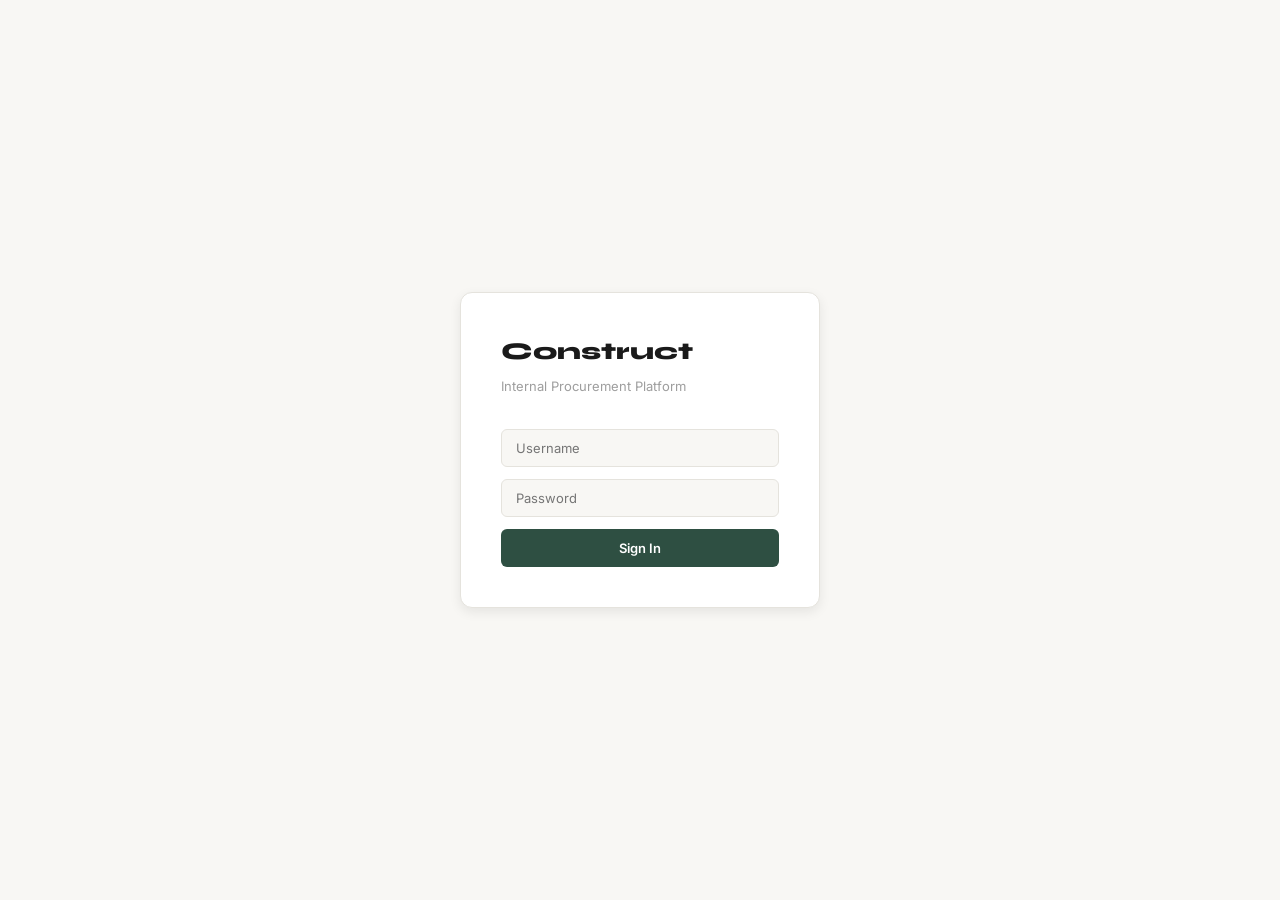
==== all-products.html @ 0fb05679 "Quantity button changes" ====
<!DOCTYPE html>
<html>
    <head>
        <title>All products</title>
        <link rel="stylesheet" href="styles.css">
        <script src="auth.js"></script>
        <script src="api.js"></script>
        <script src = "cart.js"></script>   

    </head>
    <body>
        <div class="global-topbar">
            <div class="logo">Construct</div>
            <button class="nav-btn" id="project-selector-btn"> <span id="topbar-project-name">No project</span></button>

            <div class="search-box">
                <input type="text" placeholder="Search Products">
            </div>

            <div style="display:flex;gap:10px;align-items:center;margin-left:auto">
                <a href="catalog.html" class="nav-btn active">Catalog</a>
                <a href="index.html" class="nav-btn">Projects</a>
                <a href="boq-detail.html" class="nav-btn"> BOQ <span id="cart-count">0</span></a>
            </div>
        </div>

        <div class="page-body">
            <div class="sidebar">
                <a href="suppliers.html" class="back-btn">← Back to suppliers</a>
            </div>

            <div class="main-content">
                <div style="display:flex;align-items:center;justify-content:space-between;margin-bottom:20px">
                    <h1 id="category-title" style="margin-bottom:0">Products</h1>
                    <div class="view-toggle">
                        <button id="grid-view-btn" class="view-toggle-btn active" onclick="setView('grid')">⊞ Grid</button>
                        <button id="list-view-btn" class="view-toggle-btn " onclick="setView('list')">☰ List</button>
                    </div>
                </div>
                <div class="product-grid" id="product-grid"></div>
            </div>
        </div>

        <div class="modal-overlay" id="project-modal">
            <div class="modal">
                <h2>Select Project</h2>
                <div id="project-list-modal"></div>
                <div class="modal-buttons">
                    <button id="project-modal-close">Close</button>
                </div>
            </div>
        </div>

        <div class="modal-overlay" id="product-detail-modal">
            <div class="modal" style="width:580px;max-width:95vw">
                <div style="display:flex;justify-content:space-between;align-items:flex-start;margin-bottom:16px">
                    <h2 id="pd-name" style="font-size:18px;max-width:480px"></h2>
                    <button onclick="document.getElementById('product-detail-modal').classList.remove('open')"
                        style="background:none;border:none;font-size:20px;cursor:pointer;color:var(--text-muted);flex-shrink:0">✕</button>
                </div>
        
                <div style="display:grid;grid-template-columns:1fr 1fr;gap:10px;margin-bottom:16px">
                    <div>
                        <div style="font-size:10.5px;font-weight:600;color:var(--text-muted);text-transform:uppercase;letter-spacing:0.06em;margin-bottom:3px">Brand</div>
                        <div id="pd-brand" style="font-size:13.5px;color:var(--text-primary)"></div>
                    </div>
                    <div>
                        <div style="font-size:10.5px;font-weight:600;color:var(--text-muted);text-transform:uppercase;letter-spacing:0.06em;margin-bottom:3px">Code</div>
                        <div id="pd-code" style="font-size:13.5px;color:var(--text-primary)"></div>
                    </div>
                    <div>
                        <div style="font-size:10.5px;font-weight:600;color:var(--text-muted);text-transform:uppercase;letter-spacing:0.06em;margin-bottom:3px">Dimensions</div>
                        <div id="pd-dimensions" style="font-size:13.5px;color:var(--text-primary)"></div>
                    </div>
                    <div>
                        <div style="font-size:10.5px;font-weight:600;color:var(--text-muted);text-transform:uppercase;letter-spacing:0.06em;margin-bottom:3px">Unit</div>
                        <div id="pd-unit" style="font-size:13.5px;color:var(--text-primary)"></div>
                    </div>
                    <div>
                        <div style="font-size:10.5px;font-weight:600;color:var(--text-muted);text-transform:uppercase;letter-spacing:0.06em;margin-bottom:3px">Availability</div>
                        <div id="pd-availability" style="font-size:13.5px;color:var(--text-primary)"></div>
                    </div>
                    <div>
                        <div style="font-size:10.5px;font-weight:600;color:var(--text-muted);text-transform:uppercase;letter-spacing:0.06em;margin-bottom:3px">Price</div>
                        <div id="pd-price" style="font-size:18px;font-weight:700;color:var(--accent)"></div>
                    </div>
                </div>
        
                <div id="pd-description-section" style="display:none;margin-bottom:16px">
                    <div style="font-size:10.5px;font-weight:600;color:var(--text-muted);text-transform:uppercase;letter-spacing:0.06em;margin-bottom:8px">Description / Specification</div>
                    <div id="pd-description" style="font-size:13px;color:var(--text-secondary);line-height:1.7;background:var(--bg);border:1px solid var(--border);border-radius:8px;padding:14px;white-space:pre-wrap;max-height:200px;overflow-y:auto"></div>
                </div>
        
                <div class="modal-buttons">
                    <button onclick="document.getElementById('product-detail-modal').classList.remove('open')" 
                        id="pd-cancel">Close</button>
                    <button id="pd-add-btn" class="add-btn">Add to BOQ</button>
                </div>
            </div>
        </div>

        <script src="topbar.js"></script>
        <script>
            let currentView = localStorage.getItem('productView') || 'grid';
            let categoryId = localStorage.getItem('selectedCategoryId');
            let categoryName = localStorage.getItem('selectedCategoryName');
            document.getElementById('category-title').textContent = categoryName + ' - All Products';

            async function loadAllProducts() {
                let productsResponse = await authFetch('https://construct-backend-production.up.railway.app/api/products/by-category/' + categoryId);
                let products = await productsResponse.json();

                let grid = document.querySelector('.product-grid');
                grid.innerHTML = '';

                if (products.length > 0) {
                    let header = document.createElement('div');
                    header.style.cssText = 'grid-column:1/-1;font-size:15px;font-weight:600;color:#1a1f2e;margin:16px 0 8px';
                    header.textContent = 'Products';
                    grid.appendChild(header);

                    if(currentView === 'list') {
                        renderProductsList(grid,products);
                    }
                    else {
                        renderProductsGrid(grid,products);
                    }
                }

                if (products.length === 0) {
                grid.innerHTML = '<p style="color:#64748b;padding:20px">No catalogs or products uploaded yet.</p>';
            }
            }

            function setView(view) {
                currentView = view;
                localStorage.setItem('productView', view);
                document.getElementById('grid-view-btn').classList.toggle('active', view === 'grid');
                document.getElementById('list-view-btn').classList.toggle('active', view === 'list');
                loadAllProducts();
            }

            function addToCartPayload(product) {
            return `addToCart({
                productId: ${product.id},
                name: '${product.name}',
                productNumber: '${product.productNumber || ''}',
                supplierName: '${product.supplierId || ''}',
                category: '${categoryName}',
                unit: '${product.unit || ''}',
                unitPrice: ${product.price},
                quantity: 1,
                totalPrice: ${product.price}
            })`;
        }

        async function renderProductsGrid(grid, products) {
            window._renderedProducts = products;
    let cart = await getCart(); // fetch once
    
    let cardRow = document.createElement('div');
    cardRow.style.cssText = 'grid-column:1/-1;display:grid;grid-template-columns:repeat(4,1fr);gap:16px';
    grid.appendChild(cardRow);

    products.forEach(function(product) {
        let qty = cart.filter(i => i.productId === product.id)
                      .reduce((sum, i) => sum + (i.quantity || 0), 0);
        
        let card = document.createElement('div');
        card.className = 'product-tile-card';
        card.innerHTML = `
            <div class="product-tile-image">
                ${product.imageURL
                    ? `<img src="${product.imageURL}" alt="${product.name}">`
                    : `<div class="product-tile-placeholder">📦</div>`}
            </div>
            <div class="product-tile-body">
                <div class="product-tile-name">${product.name}</div>
                <div class="product-tile-row"><span>Brand</span><span>${product.brandName || '—'}</span></div>
                <div class="product-tile-row"><span>Code</span><span>${product.productNumber || '—'}</span></div>
                <div class="product-tile-row"><span>Dimensions</span><span>${product.dimensions || '—'}</span></div>
                <div class="product-tile-row"><span>Unit</span><span>${product.unit || '—'}</span></div>
                <div class="product-tile-row"><span>Availability</span><span>${product.availability || '—'}</span></div>
                <div class="product-tile-footer">
                    <div class="product-tile-price">₹${product.price}</div>
                    ${!product.name || !product.unit || !product.price 
                        ? `<button disabled title="Missing name, unit, or price" 
                            style="width:28px;height:28px;border-radius:50%;background:var(--border);color:var(--text-muted);border:none;font-size:18px;cursor:not-allowed;display:flex;align-items:center;justify-content:center">+</button>`
                        : `<div data-product-id="${product.id}">${buildCartControl(product.id, qty)}</div>`
                    }
                </div>
            </div>
        `;
        card.style.cursor = 'pointer';
        card.addEventListener('click', function(e) {
            if (e.target.closest('button')) return;
            openProductDetail(product);
        });
        cardRow.appendChild(card);
    });
}

        document.querySelector('.search-box input').addEventListener('input', function() {
    let query = this.value.toLowerCase().trim();
    
    // List view — filter table rows
    let rows = document.querySelectorAll('#products-tbody tr');
    rows.forEach(function(row) {
        let text = row.textContent.toLowerCase();
        row.style.display = text.includes(query) ? '' : 'none';
    });

    // Grid view — filter product cards
    let cards = document.querySelectorAll('.product-tile-card');
    cards.forEach(function(card) {
        let text = card.textContent.toLowerCase();
        card.style.display = text.includes(query) ? '' : 'none';
    });
});

function buildCartControl(productId, qty) {
    let roomId = localStorage.getItem('addingToRoom');
    if (roomId) {
        return `<button class="add-to-cart-btn" 
            onclick="event.stopPropagation(); handleAddToCart(${productId})">+</button>`;
    }
    if (qty > 0) {
        return `
            <div style="display:inline-flex;align-items:center;border:1px solid var(--border);border-radius:6px;overflow:hidden" onclick="event.stopPropagation()">
                <button onclick="handleDecrease(${productId})"
                    style="width:28px;height:28px;border:none;background:transparent;color:var(--text-secondary);font-size:16px;cursor:pointer;display:flex;align-items:center;justify-content:center"
                    onmouseover="this.style.background='var(--bg)'"
                    onmouseout="this.style.background='transparent'">−</button>
                <input type="number" value="${qty}" min="1"
                    style="width:36px;height:28px;border:none;text-align:center;font-family:inherit;font-size:13px;font-weight:600;color:var(--text-primary);background:transparent;outline:none;-moz-appearance:textfield;appearance:textfield"
                    onchange="handleQtyInput(${productId}, this.value)"
                    onclick="event.stopPropagation()">
                <button onclick="handleIncrease(${productId})"
                    style="width:28px;height:28px;border:none;background:transparent;color:var(--accent);font-size:16px;cursor:pointer;display:flex;align-items:center;justify-content:center"
                    onmouseover="this.style.background='var(--bg)'"
                    onmouseout="this.style.background='transparent'">+</button>
            </div>
        `;
    }
    return `<button class="add-to-cart-btn" 
        onclick="event.stopPropagation(); handleAddToCart(${productId})">+</button>`;
}

async function handleIncrease(productId) {
    if (!_cartCache) _cartCache = await getCart();
    let item = _cartCache.find(i => i.productId === productId);
    if (item) {
        item.quantity += 1;
        document.querySelectorAll(`[data-product-id="${productId}"] input`).forEach(el => el.value = item.quantity);
        updateCartCountFromCache();
        fetch(`${API}/api/boq/${item.id}`, {
            method: 'PUT',
            headers: authHeaders(),
            body: JSON.stringify(item)
        });
    }
}

async function handleDecrease(productId) {
    if (!_cartCache) _cartCache = await getCart();
    let item = _cartCache.find(i => i.productId === productId);
    if (!item) return;
    if (item.quantity <= 1) {
        _cartCache = _cartCache.filter(i => i.productId !== productId);
        document.querySelectorAll(`[data-product-id="${productId}"]`).forEach(el => {
            el.innerHTML = buildCartControl(productId, 0);
        });
        updateCartCountFromCache();
        fetch(`${API}/api/boq/${item.id}`, { method: 'DELETE', headers: authHeaders() });
    } else {
        item.quantity -= 1;
        document.querySelectorAll(`[data-product-id="${productId}"] input`).forEach(el => el.value = item.quantity);
        updateCartCountFromCache();
        fetch(`${API}/api/boq/${item.id}`, {
            method: 'PUT',
            headers: authHeaders(),
            body: JSON.stringify(item)
        });
    }
}

async function handleQtyInput(productId, value) {
    let qty = parseInt(value);
    if (isNaN(qty) || qty < 1) return;
    if (!_cartCache) _cartCache = await getCart();
    let item = _cartCache.find(i => i.productId === productId);
    if (item) {
        item.quantity = qty;
        updateCartCountFromCache();
        fetch(`${API}/api/boq/${item.id}`, {
            method: 'PUT',
            headers: authHeaders(),
            body: JSON.stringify(item)
        });
    }
}

async function renderProductsList(grid, products) {
    window._renderedProducts = products;
    let cart = await getCart(); // fetch once
    
    let table = document.createElement('table');
    table.className = 'list-table';
    table.innerHTML = `
        <thead>
            <tr>
                <th></th>
                <th>Name</th>
                <th>Brand</th>
                <th>Code</th>
                <th>Dimensions</th>
                <th>Unit</th>
                <th>Availability</th>
                <th>Price</th>
                <th></th>
                <th></th>
            </tr>
        </thead>
        <tbody id="products-tbody"></tbody>
    `;
    grid.appendChild(table);

    let tbody = document.getElementById('products-tbody');

    products.forEach(function(product) {
        let qty = cart.filter(i => i.productId === product.id)
                      .reduce((sum, i) => sum + (i.quantity || 0), 0);

        let row = document.createElement('tr');
        row.style.cursor = 'pointer';
        row.innerHTML = `
            <td>
                ${product.imageURL
                    ? `<img src="${product.imageURL}" alt="${product.name}" class="list-thumb">`
                    : `<div class="list-thumb-placeholder">📦</div>`}
            </td>
            <td style="font-weight:500">${product.name}</td>
            <td>${product.brandName || '—'}</td>
            <td>${product.productNumber || '—'}</td>
            <td>${product.dimensions || '—'}</td>
            <td>${product.unit || '—'}</td>
            <td>${product.availability || '—'}</td>
            <td style="color:var(--accent);font-weight:600">₹${product.price}</td>
            <td><button class="dots-btn" onclick="event.stopPropagation(); editProduct(${product.id})">⋮</button></td>
            <td><div data-product-id="${product.id}">${buildCartControl(product.id, qty)}</div></td>
        `;
        row.addEventListener('click', function(e) {
            if (e.target.closest('button')) return;
            openProductDetail(product);
        });
        tbody.appendChild(row);
    });
}

        async function getCartQuantity(productId) {
    let cart = await getCart();
    let item = cart.find(i => i.productId === productId);
    return item ? item.quantity : 0;
}

async function handleAddToCart(productId) {
    let product = window._renderedProducts.find(p => p.id === productId);
    if (!product) return;
    
    let roomId = localStorage.getItem('addingToRoom');
    
    if (roomId) {
        await addToRoomShortlist(product.id, product.name, product.price, product.unit || '', roomId);
    } else {
        let payload = addToCartPayload(product);
        eval(payload);
        alert(product.name + ' added to BOQ');
    }
    
    // Update button to green checkmark
    document.querySelectorAll(`[data-product-id="${productId}"]`).forEach(el => {
        el.innerHTML = buildCartControl(productId, 1);
    });
    updateCartCount();
}

function openProductDetail(product) {
    document.getElementById('pd-name').textContent = product.name || '—';
    document.getElementById('pd-brand').textContent = product.brandName || '—';
    document.getElementById('pd-code').textContent = product.productNumber || '—';
    document.getElementById('pd-dimensions').textContent = product.dimensions || '—';
    document.getElementById('pd-unit').textContent = product.unit || '—';
    document.getElementById('pd-availability').textContent = product.availability ? product.availability + ' nos' : '—';
    document.getElementById('pd-price').textContent = product.price ? '₹' + Number(product.price).toLocaleString('en-IN') : '—';
    
    let descSection = document.getElementById('pd-description-section');
    let descEl = document.getElementById('pd-description');
    if (product.description && product.description.trim()) {
        descEl.textContent = product.description;
        descSection.style.display = 'block';
    } else {
        descSection.style.display = 'none';
    }

    document.getElementById('pd-add-btn').onclick = function() {
    let payload = addToCartPayload(product);
    eval(payload);
    document.getElementById('product-detail-modal').classList.remove('open');
    loadAllProducts();
};

    document.getElementById('product-detail-modal').classList.add('open');
}

        loadAllProducts();
        updateCartCount();
        </script>
    </body>
</html>
---- styles.css ----
/* ===== CONSTRUCT — Warm Studio Theme ===== */

@import url('https://fonts.googleapis.com/css2?family=Inter:wght@300;400;500;600;700&family=Syne:wght@600;700;800&display=swap');

/* ===== CSS Variables ===== */
:root {
    --bg: #F8F7F4;
    --surface: #FFFFFF;
    --surface-raised: #F2F0EB;
    --border: #E5E3DD;
    --border-subtle: #EDEBE6;
    --text-primary: #1A1A1A;
    --text-secondary: #6E6E6E;
    --text-muted: #9E9E9E;
    --accent: #2E4F42;
    --accent-hover: #243D33;
    --accent-glow: rgba(46, 79, 66, 0.1);
    --destructive: #C0392B;
    --destructive-hover: #A93226;
    --success: #6D8A72;
    --radius-sm: 4px;
    --radius-md: 6px;
    --radius-lg: 8px;
    --shadow-sm: 0 1px 2px rgba(0,0,0,0.06);
    --shadow-md: 0 4px 12px rgba(0,0,0,0.08);
    --shadow-lg: 0 20px 40px rgba(0,0,0,0.1);
}

/* ===== Reset ===== */
* {
    margin: 0;
    padding: 0;
    box-sizing: border-box;
}

body {
    font-family: 'Inter', -apple-system, BlinkMacSystemFont, sans-serif;
    font-size: 14px;
    line-height: 1.6;
    background: var(--bg);
    color: var(--text-primary);
    min-height: 100vh;
    -webkit-font-smoothing: antialiased;
}

/* ===== Global Topbar ===== */
.global-topbar {
    height: 60px;
    background: var(--surface);
    border-bottom: 1px solid var(--border);
    display: flex;
    align-items: center;
    padding: 0 28px;
    gap: 20px;
    position: sticky;
    top: 0;
    z-index: 100;
}

.global-topbar .logo {
    font-family: 'Syne', sans-serif;
    font-weight: 800;
    font-size: 19px;
    color: var(--text-primary);
    letter-spacing: -0.5px;
    flex-shrink: 0;
}

.search-box {
    flex: 1;
    max-width: 420px;
}

.search-box input {
    width: 100%;
    padding: 8px 14px;
    background: var(--bg);
    border: 1px solid var(--border);
    border-radius: var(--radius-md);
    font-size: 13px;
    color: var(--text-primary);
    font-family: inherit;
    outline: none;
    transition: border-color 0.15s;
}

.search-box input::placeholder {
    color: var(--text-muted);
}

.search-box input:focus {
    border-color: var(--accent);
}

/* ===== Nav Buttons ===== */
.nav-btn {
    padding: 7px 16px;
    border-radius: var(--radius-md);
    border: 1px solid var(--border);
    background: transparent;
    color: var(--text-secondary);
    text-decoration: none;
    font-size: 13px;
    font-weight: 500;
    font-family: inherit;
    cursor: pointer;
    display: inline-flex;
    align-items: center;
    gap: 6px;
    transition: all 0.15s;
    white-space: nowrap;
}

.nav-btn:hover {
    border-color: var(--accent);
    color: var(--text-primary);
}

.nav-btn.active {
    background: var(--accent);
    color: white;
    border-color: var(--accent);
}

.nav-btn.cart-btn {
    background: var(--accent);
    color: white;
    border-color: var(--accent);
    font-weight: 600;
}

.nav-btn.cart-btn:hover {
    background: var(--accent-hover);
    border-color: var(--accent-hover);
}

/* ===== Page Layout ===== */
.page-body {
    display: flex;
    min-height: calc(100vh - 60px);
}

.sidebar {
    width: 230px;
    flex-shrink: 0;
    background: var(--surface);
    border-right: 1px solid var(--border);
    padding: 24px 16px;
    display: flex;
    flex-direction: column;
    gap: 8px;
}

.main-content {
    flex: 1;
    padding: 32px;
    overflow-x: hidden;
}

.main-content h1 {
    font-family: 'Syne', sans-serif;
    font-size: 20px;
    font-weight: 700;
    color: var(--text-primary);
    margin-bottom: 24px;
    letter-spacing: -0.3px;
}

/* ===== Back Button ===== */
.back-btn {
    color: var(--text-muted);
    text-decoration: none;
    font-size: 12.5px;
    display: inline-flex;
    align-items: center;
    gap: 4px;
    transition: color 0.15s;
    margin-bottom: 4px;
}

.back-btn:hover {
    color: var(--accent);
}

/* ===== Add Button ===== */
.add-btn {
    background: var(--accent);
    color: white;
    border: none;
    padding: 9px 18px;
    border-radius: var(--radius-md);
    font-size: 13px;
    font-weight: 600;
    cursor: pointer;
    font-family: inherit;
    transition: all 0.15s;
    display: inline-flex;
    align-items: center;
    justify-content: center;
    gap: 6px;
}

.add-btn:hover {
    background: var(--accent-hover);
    box-shadow: 0 0 0 3px var(--accent-glow);
}

label.add-btn {
    cursor: pointer;
}

/* ===== Category Grid ===== */
.category-grid {
    display: grid;
    grid-template-columns: repeat(5, 1fr);
    gap: 14px;
}

.category-tile {
    background: var(--surface);
    border: 1px solid var(--border);
    border-radius: var(--radius-lg);
    padding: 22px 18px;
    cursor: pointer;
    text-align: left;
    transition: all 0.2s;
}

.category-tile:hover {
    border-color: var(--accent);
    box-shadow: 0 0 0 1px var(--accent), var(--shadow-md);
    transform: translateY(-2px);
}

.tile-title {
    font-size: 13.5px;
    font-weight: 600;
    color: var(--text-primary);
    margin-bottom: 7px;
}

.tile-desc {
    font-size: 11.5px;
    color: var(--text-muted);
    line-height: 1.55;
}

/* ===== Dots Button ===== */
.dots-btn {
    background: none;
    border: none;
    font-size: 18px;
    cursor: pointer;
    color: var(--text-muted);
    padding: 2px 6px;
    line-height: 1;
    flex-shrink: 0;
    border-radius: var(--radius-sm);
    transition: all 0.15s;
}

.dots-btn:hover {
    color: var(--text-primary);
    background: var(--surface-raised);
}

/* ===== List Table ===== */
.list-table {
    width: 100%;
    border-collapse: collapse;
    background: var(--surface);
    border-radius: var(--radius-lg);
    overflow: hidden;
    border: 1px solid var(--border);
}

.list-table th {
    padding: 11px 16px;
    text-align: left;
    font-size: 10.5px;
    font-weight: 600;
    text-transform: uppercase;
    letter-spacing: 0.08em;
    color: var(--text-muted);
    border-bottom: 1px solid var(--border);
    background: var(--bg);
}

.list-table td {
    padding: 13px 16px;
    font-size: 13px;
    color: var(--text-secondary);
    border-bottom: 1px solid var(--border-subtle);
}

.list-table tr:last-child td {
    border-bottom: none;
}

.list-table tr:hover td {
    background: var(--surface-raised);
    color: var(--text-primary);
}

/* ===== Modal ===== */
.modal-overlay {
    position: fixed;
    top: 0; left: 0;
    width: 100%; height: 100%;
    background: rgba(0,0,0,0.7);
    backdrop-filter: blur(4px);
    display: none;
    align-items: center;
    justify-content: center;
    z-index: 999;
}

.modal-overlay.open {
    display: flex;
}

.modal {
    background: var(--surface);
    border: 1px solid var(--border);
    border-radius: var(--radius-lg);
    padding: 32px;
    width: 460px;
    max-width: 95vw;
    display: flex;
    flex-direction: column;
    gap: 14px;
    box-shadow: var(--shadow-lg);
}

.modal h2 {
    font-family: 'Syne', sans-serif;
    font-size: 17px;
    font-weight: 700;
    color: var(--text-primary);
    letter-spacing: -0.2px;
}

.modal input,
.modal select,
.modal textarea {
    background: var(--bg);
    border: 1px solid var(--border);
    border-radius: var(--radius-md);
    padding: 10px 14px;
    font-size: 13px;
    color: var(--text-primary);
    font-family: inherit;
    outline: none;
    transition: border-color 0.15s;
    width: 100%;
}

.modal input::placeholder,
.modal textarea::placeholder {
    color: var(--text-muted);
}

.modal input:focus,
.modal select:focus,
.modal textarea:focus {
    border-color: var(--accent);
    box-shadow: 0 0 0 3px var(--accent-glow);
}

.modal select option {
    background: var(--surface);
    color: var(--text-primary);
}

/* Light theme input overrides */
.modal input,
.modal select,
.modal textarea {
    background: var(--bg);
}

.modal-buttons {
    display: flex;
    gap: 8px;
    justify-content: flex-end;
    margin-top: 4px;
}

.modal-buttons button {
    padding: 9px 20px;
    border-radius: var(--radius-md);
    font-size: 13px;
    font-weight: 500;
    cursor: pointer;
    border: none;
    font-family: inherit;
    transition: all 0.15s;
}

#cancel-btn, #pdf-cancel, #mapping-cancel, #project-modal-close {
    background: var(--surface-raised);
    color: var(--text-secondary);
    border: 1px solid var(--border);
}

#cancel-btn:hover, #pdf-cancel:hover, #mapping-cancel:hover, #project-modal-close:hover {
    background: var(--border);
    color: var(--text-primary);
}

#confirm-btn, #pdf-confirm, #mapping-confirm {
    background: var(--accent);
    color: white;
    font-weight: 600;
}

#confirm-btn:hover, #pdf-confirm:hover, #mapping-confirm:hover {
    background: var(--accent-hover);
    box-shadow: 0 0 0 3px var(--accent-glow);
}

.delete-btn {
    background: transparent !important;
    color: var(--destructive) !important;
    border: 1px solid var(--destructive) !important;
    margin-right: auto;
}

.delete-btn:hover {
    background: var(--destructive) !important;
    color: white !important;
}

/* ===== Supplier Form Grid ===== */
.supplier-form-grid {
    display: flex;
    gap: 20px;
}

.form-column {
    flex: 1;
    display: flex;
    flex-direction: column;
    gap: 10px;
}

/* ===== Checkbox Grid ===== */
.checkbox-grid {
    display: grid;
    grid-template-columns: 1fr 1fr;
    gap: 8px;
}

.checkbox-item {
    display: flex;
    align-items: center;
    gap: 8px;
    font-size: 12.5px;
    color: var(--text-secondary);
    cursor: pointer;
    padding: 6px 8px;
    border-radius: var(--radius-sm);
    transition: all 0.15s;
}

.checkbox-item:hover {
    background: var(--surface-raised);
    color: var(--text-primary);
}

.checkbox-item input[type="checkbox"] {
    width: 14px;
    height: 14px;
    accent-color: var(--accent);
    cursor: pointer;
    flex-shrink: 0;
    padding: 0;
    border: none;
}

/* ===== Filter Tabs (Sidebar) ===== */
.filter-tab {
    display: flex;
    flex-direction: column;
    align-items: center;
    justify-content: center;
    padding: 12px 6px;
    border-radius: var(--radius-md);
    border: 1px solid var(--border);
    background: var(--bg);
    color: var(--text-muted);
    font-size: 10.5px;
    font-weight: 500;
    cursor: pointer;
    font-family: inherit;
    text-align: center;
    transition: all 0.2s;
    line-height: 1.3;
}

.filter-tab:hover {
    border-color: var(--accent);
    color: var(--accent);
}

.filter-tab.active {
    background: var(--accent-glow);
    border-color: var(--accent);
    color: var(--accent);
}

.material-symbols-outlined {
    font-variation-settings: 'FILL' 0, 'wght' 200, 'GRAD' 0, 'opsz' 24;
    font-size: 22px !important;
    display: block;
    margin-bottom: 5px;
}

/* ===== Product Grid ===== */
.product-grid {
    display: grid;
    grid-template-columns: repeat(4, 1fr);
    gap: 16px;
}

/* ===== Product Tile Cards ===== */
.product-tile-card {
    background: var(--surface);
    border: 1px solid var(--border);
    border-radius: var(--radius-lg);
    overflow: hidden;
    display: flex;
    flex-direction: column;
    transition: all 0.2s;
}

.product-tile-card:hover {
    border-color: var(--accent);
    box-shadow: 0 0 0 1px var(--accent), var(--shadow-md);
    transform: translateY(-2px);
}

.product-tile-image {
    position: relative;
    width: 100%;
    height: 150px;
    background: var(--bg);
    display: flex;
    align-items: center;
    justify-content: center;
}

.product-tile-image img {
    width: 100%;
    height: 100%;
    object-fit: cover;
}

.product-tile-placeholder {
    font-size: 36px;
    opacity: 0.3;
}

.product-tile-dots {
    position: absolute;
    top: 6px;
    right: 6px;
    background: var(--surface);
    border: 1px solid var(--border);
    border-radius: 50%;
    width: 26px;
    height: 26px;
    display: flex;
    align-items: center;
    justify-content: center;
    box-shadow: var(--shadow-sm);
}

.product-tile-body {
    padding: 14px;
    display: flex;
    flex-direction: column;
    gap: 5px;
}

.product-tile-name {
    font-size: 13.5px;
    font-weight: 600;
    color: var(--text-primary);
    margin-bottom: 4px;
    white-space: nowrap;
    overflow: hidden;
    text-overflow: ellipsis;
}

.product-tile-row {
    display: flex;
    justify-content: space-between;
    font-size: 11.5px;
}

.product-tile-row span:first-child {
    color: var(--text-muted);
}

.product-tile-row span:last-child {
    color: var(--text-secondary);
    font-weight: 500;
    text-align: right;
    white-space: nowrap;
    overflow: hidden;
    text-overflow: ellipsis;
    max-width: 60%;
}

.product-tile-footer {
    display: flex;
    align-items: center;
    justify-content: space-between;
    margin-top: 8px;
    padding-top: 10px;
    border-top: 1px solid var(--border-subtle);
}

.product-tile-price {
    font-size: 15px;
    font-weight: 700;
    color: var(--accent);
}

/* ===== Add to Cart Button ===== */
.add-to-cart-btn {
    width: 28px;
    height: 28px;
    border-radius: 50%;
    background: var(--accent);
    color: white;
    border: none;
    font-size: 18px;
    cursor: pointer;
    display: flex;
    align-items: center;
    justify-content: center;
    line-height: 1;
    transition: all 0.15s;
    flex-shrink: 0;
}

.add-to-cart-btn:hover {
    background: var(--accent-hover);
    box-shadow: 0 0 0 3px var(--accent-glow);
    transform: scale(1.05);
}

/* ===== Cart Badge ===== */
#cart-count {
    color: --accent;
    font-size: 11px;
    font-weight: 700;
    padding: 1px 7px;
    border-radius: 99px;
}

/* ===== Catalog Button ===== */
.catalog-btn {
    display: block;
    width: 100%;
    margin-top: 10px;
    padding: 8px 14px;
    background: var(--accent);
    color: white;
    border: none;
    border-radius: var(--radius-md);
    font-size: 12.5px;
    font-weight: 600;
    cursor: pointer;
    font-family: inherit;
    transition: all 0.15s;
    text-align: center;
}

.catalog-btn:hover {
    background: var(--accent-hover);
}

/* ===== View Toggle ===== */
.view-toggle {
    display: flex;
    border: 1px solid var(--border);
    border-radius: var(--radius-md);
    overflow: hidden;
}

.view-toggle-btn {
    padding: 7px 14px;
    background: transparent;
    border: none;
    font-size: 12.5px;
    color: var(--text-muted);
    cursor: pointer;
    font-family: inherit;
    transition: all 0.15s;
}

.view-toggle-btn.active {
    background: var(--accent);
    color: white;
}

.view-toggle-btn:first-child {
    border-right: 1px solid var(--border);
}

/* ===== List Thumbnails ===== */
.list-thumb {
    width: 36px;
    height: 36px;
    border-radius: var(--radius-sm);
    object-fit: cover;
}

.list-thumb-placeholder {
    width: 36px;
    height: 36px;
    border-radius: var(--radius-sm);
    background: var(--bg);
    border: 1px solid var(--border);
    display: flex;
    align-items: center;
    justify-content: center;
    font-size: 16px;
    opacity: 0.4;
}

/* ===== Edit Button ===== */
.edit-btn {
    background: var(--surface-raised);
    color: var(--text-secondary);
    border: 1px solid var(--border);
    padding: 6px 12px;
    border-radius: var(--radius-sm);
    font-size: 12px;
    cursor: pointer;
    font-family: inherit;
    transition: all 0.15s;
}

.edit-btn:hover {
    color: var(--text-primary);
    border-color: var(--accent);
}

/* ===== Supplier / Product Meta ===== */
.supplier-name, .product-name {
    font-size: 15px;
    font-weight: 600;
    color: var(--text-primary);
    margin-bottom: 8px;
}

.supplier-meta, .product-meta {
    font-size: 12.5px;
    color: var(--text-muted);
    margin-bottom: 4px;
    line-height: 1.5;
}

/* ===== Scrollbar ===== */
::-webkit-scrollbar {
    width: 6px;
    height: 6px;
}

::-webkit-scrollbar-track {
    background: var(--bg);
}

::-webkit-scrollbar-thumb {
    background: var(--border);
    border-radius: 99px;
}

::-webkit-scrollbar-thumb:hover {
    background: var(--text-secondary);
}

        .boq-nav-btn {
            display: flex;
            align-items: center;
            gap: 8px;
            padding: 8px 12px;
            border-radius: var(--radius-md);
            border: none;
            background: transparent;
            color: var(--text-secondary);
            font-size: 13px;
            font-weight: 500;
            font-family: inherit;
            cursor: pointer;
            width: 100%;
            text-align: left;
            transition: all 0.15s;
        }

        .boq-nav-btn:hover {
            background: var(--surface-raised);
            color: var(--text-primary);
        }

        .boq-nav-btn.active {
            background: var(--accent-glow);
            color: var(--accent);
            font-weight: 600;
        }

        .boq-cat-btn {
            display: block;
            width: 100%;
            padding: 6px 10px;
            border-radius: var(--radius-sm);
            border: none;
            background: transparent;
            color: var(--text-muted);
            font-size: 12.5px;
            font-family: inherit;
            cursor: pointer;
            text-align: left;
            transition: all 0.15s;
            white-space: nowrap;
            overflow: hidden;
            text-overflow: ellipsis;
        }

        .boq-cat-btn:hover {
            background: var(--surface-raised);
            color: var(--text-primary);
        }

        .boq-cat-btn.active {
            color: var(--accent);
            font-weight: 600;
        }

        .boq-table th, .boq-table td {
            white-space: nowrap;
        }

        #summary-tfoot tr td,
        #category-tfoot tr td {
            padding: 12px 16px;
            font-size: 13px;
            color: var(--text-secondary);
        }

        input[type=number]::-webkit-inner-spin-button,
input[type=number]::-webkit-outer-spin-button {
    -webkit-appearance: none;
    margin: 0;
}
input[type=number] {
    -moz-appearance: textfield;
}
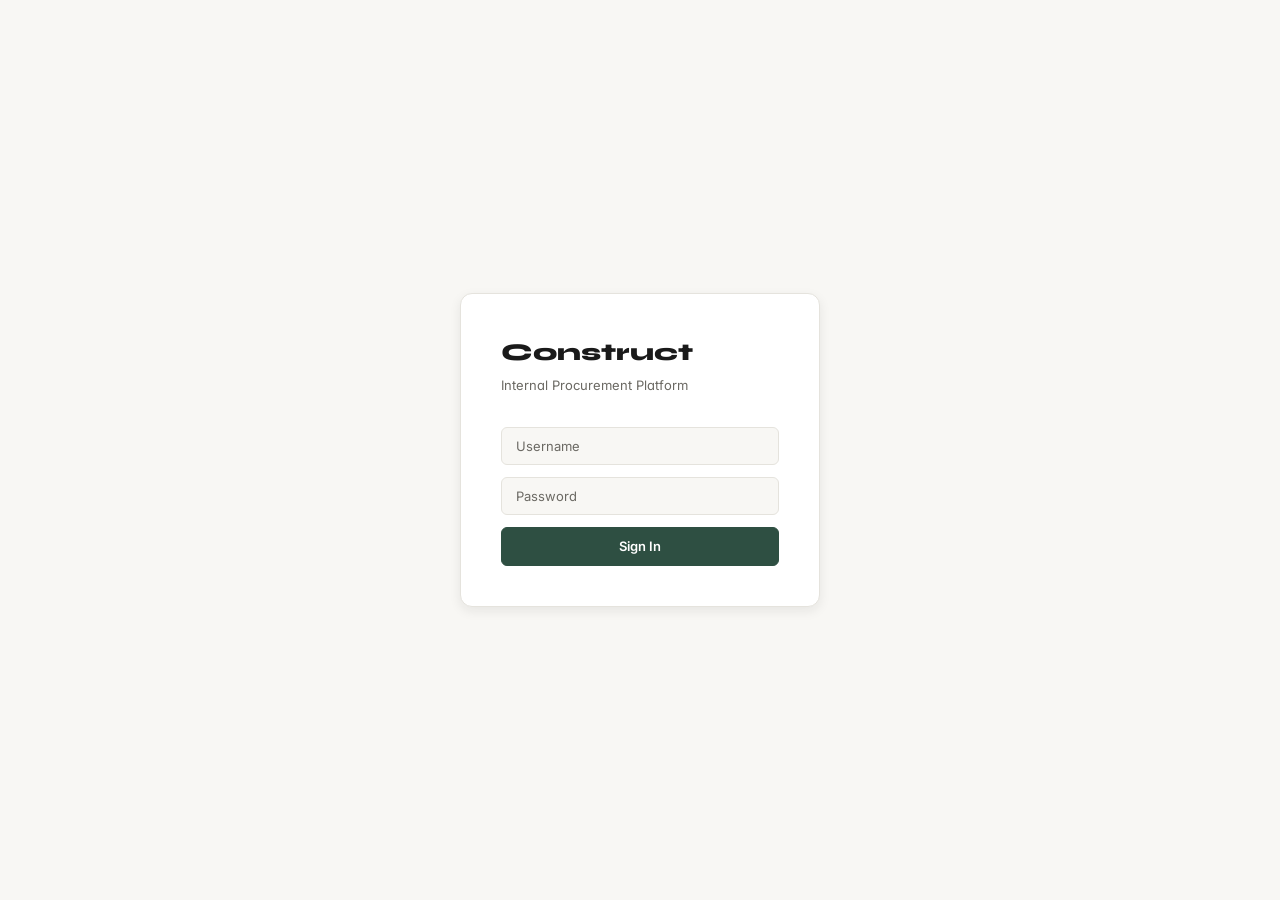
==== commit 4ae44f9d: "Rebuild shared styles, app shell, toasts and in-app dialogs Co-Authored-By: Claude Opus 5.5 <noreply" ====
--- a/all-products.html
+++ b/all-products.html
@@ -1,37 +1,29 @@
 <!DOCTYPE html>
 <html>
     <head>
-        <title>All products</title>
-        <link rel="stylesheet" href="styles.css">
-        <script src="auth.js"></script>
-        <script src="api.js"></script>
-        <script src = "cart.js"></script>   
+    <meta charset="UTF-8">
+    <meta name="viewport" content="width=device-width, initial-scale=1.0">
+        <title>All products — Construct</title>
+        <link rel="stylesheet" href="styles.css?v=2">
+        <script src="auth.js?v=2"></script>
+        <script src="toast.js?v=2"></script>
+        <script src="ui.js?v=2"></script>
+        <script src="api.js?v=2"></script>
+        <script src = "cart.js"></script>
 
     </head>
     <body>
-        <div class="global-topbar">
-            <div class="logo">Construct</div>
-            <button class="nav-btn" id="project-selector-btn"> <span id="topbar-project-name">No project</span></button>
-
-            <div class="search-box">
-                <input type="text" placeholder="Search Products">
-            </div>
-
-            <div style="display:flex;gap:10px;align-items:center;margin-left:auto">
-                <a href="catalog.html" class="nav-btn active">Catalog</a>
-                <a href="index.html" class="nav-btn">Projects</a>
-                <a href="boq-detail.html" class="nav-btn"> BOQ <span id="cart-count">0</span></a>
-            </div>
-        </div>
-
         <div class="page-body">
             <div class="sidebar">
                 <a href="suppliers.html" class="back-btn">← Back to suppliers</a>
             </div>
 
             <div class="main-content">
-                <div style="display:flex;align-items:center;justify-content:space-between;margin-bottom:20px">
-                    <h1 id="category-title" style="margin-bottom:0">Products</h1>
+                <div class="page-header">
+                    <h1 id="category-title">Products</h1>
+                    <div class="search-box">
+                        <input type="search" placeholder="Search products" aria-label="Search products">
+                    </div>
                     <div class="view-toggle">
                         <button id="grid-view-btn" class="view-toggle-btn active" onclick="setView('grid')">⊞ Grid</button>
                         <button id="list-view-btn" class="view-toggle-btn " onclick="setView('list')">☰ List</button>
@@ -99,12 +91,12 @@
             </div>
         </div>
 
-        <script src="topbar.js"></script>
+        <script src="topbar.js?v=2"></script>
         <script>
             let currentView = localStorage.getItem('productView') || 'grid';
             let categoryId = localStorage.getItem('selectedCategoryId');
             let categoryName = localStorage.getItem('selectedCategoryName');
-            document.getElementById('category-title').textContent = categoryName + ' - All Products';
+            document.getElementById('category-title').textContent = categoryName ? categoryName + ' — all products' : 'All products';
 
             async function loadAllProducts() {
                 let productsResponse = await authFetch('https://construct-backend-production.up.railway.app/api/products/by-category/' + categoryId);
@@ -224,26 +216,41 @@
         return `<button class="add-to-cart-btn" 
             onclick="event.stopPropagation(); handleAddToCart(${productId})">+</button>`;
     }
+    
+    let compareBtn = `<button onclick="event.stopPropagation(); addToCompare(${productId})"
+        title="Compare"
+        style="width:28px;height:28px;border:1px solid var(--border);border-radius:6px;background:transparent;color:var(--text-muted);font-size:12px;cursor:pointer;display:flex;align-items:center;justify-content:center"
+        onmouseover="this.style.borderColor='var(--accent)';this.style.color='var(--accent)'"
+        onmouseout="this.style.borderColor='var(--border)';this.style.color='var(--text-muted)'">⇄</button>`;
+    
     if (qty > 0) {
         return `
-            <div style="display:inline-flex;align-items:center;border:1px solid var(--border);border-radius:6px;overflow:hidden" onclick="event.stopPropagation()">
-                <button onclick="handleDecrease(${productId})"
-                    style="width:28px;height:28px;border:none;background:transparent;color:var(--text-secondary);font-size:16px;cursor:pointer;display:flex;align-items:center;justify-content:center"
-                    onmouseover="this.style.background='var(--bg)'"
-                    onmouseout="this.style.background='transparent'">−</button>
-                <input type="number" value="${qty}" min="1"
-                    style="width:36px;height:28px;border:none;text-align:center;font-family:inherit;font-size:13px;font-weight:600;color:var(--text-primary);background:transparent;outline:none;-moz-appearance:textfield;appearance:textfield"
-                    onchange="handleQtyInput(${productId}, this.value)"
-                    onclick="event.stopPropagation()">
-                <button onclick="handleIncrease(${productId})"
-                    style="width:28px;height:28px;border:none;background:transparent;color:var(--accent);font-size:16px;cursor:pointer;display:flex;align-items:center;justify-content:center"
-                    onmouseover="this.style.background='var(--bg)'"
-                    onmouseout="this.style.background='transparent'">+</button>
+            <div style="display:flex;align-items:center;gap:4px" onclick="event.stopPropagation()">
+                ${compareBtn}
+                <div style="display:inline-flex;align-items:center;border:1px solid var(--border);border-radius:6px;overflow:hidden">
+                    <button onclick="handleDecrease(${productId})"
+                        style="width:22px;height:22px;border:none;background:transparent;color:var(--text-secondary);font-size:15px;cursor:pointer;display:flex;align-items:center;justify-content:center"
+                        onmouseover="this.style.background='var(--bg)'"
+                        onmouseout="this.style.background='transparent'">−</button>
+                    <input type="number" value="${qty}" min="1"
+                        style="width:32px;height:22px;border:none;text-align:center;font-family:inherit;font-size:12px;font-weight:600;color:var(--text-primary);background:transparent;outline:none;-moz-appearance:textfield;appearance:textfield"
+                        onchange="handleQtyInput(${productId}, this.value)"
+                        onclick="event.stopPropagation()">
+                    <button onclick="handleIncrease(${productId})"
+                        style="width:22px;height:22px;border:none;background:transparent;color:var(--accent);font-size:15px;cursor:pointer;display:flex;align-items:center;justify-content:center"
+                        onmouseover="this.style.background='var(--bg)'"
+                        onmouseout="this.style.background='transparent'">+</button>
+                </div>
             </div>
         `;
     }
-    return `<button class="add-to-cart-btn" 
-        onclick="event.stopPropagation(); handleAddToCart(${productId})">+</button>`;
+    return `
+        <div style="display:flex;align-items:center;gap:4px" onclick="event.stopPropagation()">
+            ${compareBtn}
+            <button class="add-to-cart-btn" 
+                onclick="event.stopPropagation(); handleAddToCart(${productId})">+</button>
+        </div>
+    `;
 }
 
 async function handleIncrease(productId) {
@@ -374,7 +381,7 @@
     } else {
         let payload = addToCartPayload(product);
         eval(payload);
-        alert(product.name + ' added to BOQ');
+        showToast(product.name + ' added to BOQ', 'success');
     }
     
     // Update button to green checkmark
@@ -382,6 +389,137 @@
         el.innerHTML = buildCartControl(productId, 1);
     });
     updateCartCount();
+}
+
+window._compareList = window._compareList || [];
+
+function addToCompare(productId) {
+    let product = window._renderedProducts.find(p => p.id === productId);
+    if (!product) return;
+    
+    if (window._compareList.find(p => p.id === productId)) {
+        removeFromCompare(productId);
+        return;
+    }
+    
+    if (window._compareList.length >= 4) {
+        showToast('You can compare up to 4 products at a time', 'warning');
+        return;
+    }
+    
+    window._compareList.push(product);
+    updateCompareTray();
+}
+
+function removeFromCompare(productId) {
+    window._compareList = window._compareList.filter(p => p.id !== productId);
+    updateCompareTray();
+}
+
+function updateCompareTray() {
+    let tray = document.getElementById('compare-tray');
+    let items = document.getElementById('compare-tray-items');
+    let btn = document.getElementById('compare-btn');
+    
+    if (window._compareList.length === 0) {
+        tray.style.display = 'none';
+        return;
+    }
+    
+    tray.style.display = 'flex';
+    btn.style.display = window._compareList.length >= 2 ? 'block' : 'none';
+    
+    items.innerHTML = '';
+    window._compareList.forEach(function(product) {
+        let chip = document.createElement('div');
+        chip.style.cssText = 'display:flex;align-items:center;gap:6px;padding:4px 10px;background:var(--bg);border:1px solid var(--border);border-radius:6px;white-space:nowrap;flex-shrink:0';
+        chip.innerHTML = `
+            <span style="font-size:12px;color:var(--text-primary);font-weight:500">${product.name.substring(0, 30)}${product.name.length > 30 ? '...' : ''}</span>
+            <button onclick="removeFromCompare(${product.id})" style="background:none;border:none;color:var(--text-muted);cursor:pointer;font-size:14px;line-height:1;padding:0">✕</button>
+        `;
+        items.appendChild(chip);
+    });
+}
+
+function clearCompare() {
+    window._compareList = [];
+    updateCompareTray();
+}
+
+function openCompareView() {
+    let grid = document.getElementById('compare-grid');
+    let products = window._compareList;
+    
+    // All field labels
+    let fields = [
+        { label: 'Image', key: 'imageURL', type: 'image' },
+        { label: 'Name', key: 'name', type: 'text' },
+        { label: 'Brand', key: 'brandName', type: 'text' },
+        { label: 'Code', key: 'productNumber', type: 'text' },
+        { label: 'Dimensions', key: 'dimensions', type: 'text' },
+        { label: 'Unit', key: 'unit', type: 'text' },
+        { label: 'Availability', key: 'availability', type: 'text' },
+        { label: 'Price', key: 'price', type: 'price' },
+    ];
+    
+    grid.style.gridTemplateColumns = `120px repeat(${products.length}, 1fr)`;
+    grid.innerHTML = '';
+    
+    // Header row — product names
+    let headerLabel = document.createElement('div');
+    headerLabel.style.cssText = 'font-size:11px;font-weight:600;color:var(--text-muted);text-transform:uppercase;letter-spacing:0.06em;display:flex;align-items:flex-end;padding-bottom:8px;border-bottom:2px solid var(--border)';
+    headerLabel.textContent = '';
+    grid.appendChild(headerLabel);
+    
+    products.forEach(function(product) {
+        let header = document.createElement('div');
+        header.style.cssText = 'padding-bottom:8px;border-bottom:2px solid var(--accent);text-align:center';
+        header.innerHTML = `
+            <div style="font-size:13px;font-weight:700;color:var(--text-primary)">${product.name.substring(0, 40)}</div>
+            <div style="font-size:11px;color:var(--text-muted);margin-top:2px">${product.brandName || '—'}</div>
+        `;
+        grid.appendChild(header);
+    });
+    
+    // Field rows
+    fields.forEach(function(field) {
+        let label = document.createElement('div');
+        label.style.cssText = 'font-size:12px;font-weight:600;color:var(--text-muted);padding:12px 0;border-bottom:1px solid var(--border);display:flex;align-items:center';
+        label.textContent = field.label;
+        grid.appendChild(label);
+        
+        products.forEach(function(product) {
+            let cell = document.createElement('div');
+            cell.style.cssText = 'padding:12px 8px;border-bottom:1px solid var(--border);text-align:center';
+            
+            if (field.type === 'image') {
+                cell.innerHTML = product.imageURL 
+                    ? `<img src="${product.imageURL}" style="width:80px;height:80px;object-fit:contain;border-radius:6px">`
+                    : `<div style="width:80px;height:80px;background:var(--bg);border-radius:6px;margin:auto;display:flex;align-items:center;justify-content:center;font-size:24px">📦</div>`;
+            } else if (field.type === 'price') {
+                cell.innerHTML = `<span style="font-size:16px;font-weight:700;color:var(--accent)">₹${(product[field.key] || 0).toLocaleString('en-IN')}</span>`;
+            } else {
+                cell.innerHTML = `<span style="font-size:13px;color:var(--text-primary)">${product[field.key] || '—'}</span>`;
+            }
+            grid.appendChild(cell);
+        });
+    });
+    
+    // Add to BOQ row
+    let addLabel = document.createElement('div');
+    addLabel.style.cssText = 'padding:12px 0;display:flex;align-items:center;font-size:12px;font-weight:600;color:var(--text-muted)';
+    addLabel.textContent = 'Action';
+    grid.appendChild(addLabel);
+    
+    products.forEach(function(product) {
+        let cell = document.createElement('div');
+        cell.style.cssText = 'padding:12px 8px;text-align:center';
+        cell.innerHTML = `<button onclick="handleAddToCart(${product.id}); document.getElementById('compare-modal').classList.remove('open')"
+            class="add-btn" style="font-size:12px;padding:6px 14px">Add to BOQ</button>`;
+        grid.appendChild(cell);
+    });
+    
+    document.getElementById('compare-modal').classList.add('open');
 }
 
 function openProductDetail(product) {
@@ -415,5 +553,26 @@
         loadAllProducts();
         updateCartCount();
         </script>
+
+        <!-- Compare Tray -->
+<div id="compare-tray" style="display:none;position:fixed;bottom:0;left:0;right:0;background:var(--surface);border-top:1px solid var(--border);padding:12px 24px;z-index:500;display:flex;align-items:center;gap:12px;box-shadow:0 -4px 20px rgba(0,0,0,0.08)">
+    <span style="font-size:12px;font-weight:600;color:var(--text-muted);text-transform:uppercase;letter-spacing:0.06em;white-space:nowrap">Comparing</span>
+    <div id="compare-tray-items" style="display:flex;gap:8px;flex:1;overflow-x:auto"></div>
+    <button onclick="clearCompare()" style="padding:6px 12px;border:1px solid var(--border);border-radius:6px;background:transparent;color:var(--text-muted);font-size:12px;cursor:pointer;font-family:inherit;white-space:nowrap">Clear</button>
+    <button id="compare-btn" onclick="openCompareView()" style="padding:6px 16px;border:none;border-radius:6px;background:var(--accent);color:white;font-size:12px;font-weight:600;cursor:pointer;font-family:inherit;white-space:nowrap;display:none">Compare →</button>
+</div>
+
+<!-- Compare View Modal -->
+<div class="modal-overlay" id="compare-modal">
+    <div class="modal" style="width:90vw;max-width:1100px;max-height:85vh;overflow-y:auto">
+        <div style="display:flex;align-items:center;justify-content:space-between;margin-bottom:20px">
+            <h2 style="margin:0">Compare Products</h2>
+            <button onclick="document.getElementById('compare-modal').classList.remove('open')"
+                style="background:none;border:none;font-size:20px;cursor:pointer;color:var(--text-muted)">✕</button>
+        </div>
+        <div id="compare-grid" style="display:grid;gap:16px;overflow-x:auto"></div>
+    </div>
+</div>
+
     </body>
 </html>
--- a/styles.css
+++ b/styles.css
@@ -1,529 +1,737 @@
-/* ===== CONSTRUCT — Warm Studio Theme ===== */
-
-@import url('https://fonts.googleapis.com/css2?family=Inter:wght@300;400;500;600;700&family=Syne:wght@600;700;800&display=swap');
-
-/* ===== CSS Variables ===== */
+/* =====================================================================
+   CONSTRUCT — Warm Studio
+   One stylesheet for every page. Tokens first, then base, shell,
+   components, page patterns, motion and the phone layout.
+   ===================================================================== */
+
+@import url('https://fonts.googleapis.com/css2?family=Inter:wght@400;500;600;700&family=Syne:wght@600;700;800&display=swap');
+
+/* ===== Tokens ===== */
 :root {
+    /* Surfaces */
     --bg: #F8F7F4;
     --surface: #FFFFFF;
     --surface-raised: #F2F0EB;
+    --surface-sunken: #EEECE6;
     --border: #E5E3DD;
     --border-subtle: #EDEBE6;
+    --border-strong: #D3D0C8;
+
+    /* Text — every text token passes 4.5:1 on --bg, --surface and --surface-raised */
     --text-primary: #1A1A1A;
-    --text-secondary: #6E6E6E;
-    --text-muted: #9E9E9E;
+    --text-secondary: #5F5D58;
+    --text-muted: #6B6963;
+    --text-faint: #A19E97; /* icons and decoration only, never text */
+
+    /* Brand */
     --accent: #2E4F42;
     --accent-hover: #243D33;
-    --accent-glow: rgba(46, 79, 66, 0.1);
-    --destructive: #C0392B;
-    --destructive-hover: #A93226;
-    --success: #6D8A72;
+    --accent-soft: #E6ECE8;
+    --accent-glow: rgba(46, 79, 66, 0.12);
+
+    /* Status */
+    --destructive: #B3362B;
+    --destructive-hover: #962C23;
+    --destructive-soft: #F7E6E3;
+    --success: #355E45;
+    --success-soft: #E4EEE7;
+    --warning: #7A5C22;
+    --warning-soft: #F5EDDC;
+    --info: #3B5470;
+    --info-soft: #E5EBF2;
+
+    /* Type */
+    --font-sans: 'Inter', -apple-system, BlinkMacSystemFont, 'Segoe UI', sans-serif;
+    --font-display: 'Syne', 'Inter', sans-serif;
+    --fs-12: 12px;
+    --fs-13: 13px;
+    --fs-14: 14px;
+    --fs-16: 16px;
+    --fs-20: 20px;
+    --fs-24: 24px;
+    --fs-28: 28px;
+
+    /* Space (4px grid) */
+    --sp-1: 4px;
+    --sp-2: 8px;
+    --sp-3: 12px;
+    --sp-4: 16px;
+    --sp-5: 20px;
+    --sp-6: 24px;
+    --sp-8: 32px;
+
+    /* Shape & depth */
     --radius-sm: 4px;
     --radius-md: 6px;
     --radius-lg: 8px;
-    --shadow-sm: 0 1px 2px rgba(0,0,0,0.06);
-    --shadow-md: 0 4px 12px rgba(0,0,0,0.08);
-    --shadow-lg: 0 20px 40px rgba(0,0,0,0.1);
-}
-
-/* ===== Reset ===== */
-* {
+    --radius-xl: 12px;
+    --shadow-sm: 0 1px 2px rgba(26, 26, 26, 0.06);
+    --shadow-md: 0 4px 12px rgba(26, 26, 26, 0.08);
+    --shadow-lg: 0 16px 40px rgba(26, 26, 26, 0.14);
+
+    /* Motion */
+    --ease-out: cubic-bezier(0.23, 1, 0.32, 1);
+    --ease-in-out: cubic-bezier(0.77, 0, 0.175, 1);
+    --ease-drawer: cubic-bezier(0.32, 0.72, 0, 1);
+    --dur-press: 140ms;
+    --dur-fast: 150ms;
+    --dur-base: 200ms;
+    --dur-slow: 280ms;
+
+    /* Layout */
+    --sidebar-w: 216px;
+    --sidebar-w-collapsed: 60px;
+    --mobile-bar-h: 56px;
+
+    color-scheme: light;
+}
+
+/* ===== Reset & base ===== */
+*, *::before, *::after {
     margin: 0;
     padding: 0;
     box-sizing: border-box;
 }
 
+html { -webkit-text-size-adjust: 100%; }
+
 body {
-    font-family: 'Inter', -apple-system, BlinkMacSystemFont, sans-serif;
-    font-size: 14px;
-    line-height: 1.6;
+    font-family: var(--font-sans);
+    font-size: var(--fs-14);
+    line-height: 1.55;
     background: var(--bg);
     color: var(--text-primary);
     min-height: 100vh;
     -webkit-font-smoothing: antialiased;
-}
-
-/* ===== Global Topbar ===== */
-.global-topbar {
-    height: 60px;
-    background: var(--surface);
-    border-bottom: 1px solid var(--border);
+    -webkit-tap-highlight-color: transparent;
+    font-feature-settings: 'cv11', 'ss01';
+}
+
+/* Figures line up in every table, total and input */
+table, input, .num, .tnum { font-variant-numeric: tabular-nums; }
+
+::selection { background: var(--accent-soft); color: var(--accent-hover); }
+
+a { color: inherit; }
+
+img { max-width: 100%; }
+
+h1 {
+    font-family: var(--font-display);
+    font-size: var(--fs-20);
+    font-weight: 700;
+    letter-spacing: -0.01em;
+    line-height: 1.25;
+    text-wrap: balance;
+}
+
+h2, h3 { text-wrap: balance; }
+
+/* Visible keyboard focus everywhere; mouse clicks stay quiet */
+:focus { outline: none; }
+:focus-visible {
+    outline: 2px solid var(--accent);
+    outline-offset: 2px;
+    border-radius: var(--radius-sm);
+}
+
+/* ===== Form controls (base; classes and inline styles still win) ===== */
+:where(input:not([type=checkbox]):not([type=radio]):not([type=file]):not([type=range]):not([type=color]), select, textarea) {
+    font-family: inherit;
+    font-size: var(--fs-13);
+    color: var(--text-primary);
+    background: var(--surface);
+    border: 1px solid var(--border);
+    border-radius: var(--radius-md);
+    padding: 8px 12px;
+    transition: border-color var(--dur-fast) ease, box-shadow var(--dur-fast) ease;
+}
+.modal :where(input:not([type=checkbox]):not([type=radio]):not([type=file]), select),
+.search-box input, .field :where(input, select) { min-height: 38px; }
+:where(textarea) { min-height: 72px; resize: vertical; line-height: 1.5; }
+:where(select) {
+    appearance: none;
+    -webkit-appearance: none;
+    padding-right: 32px;
+    background-image: url("data:image/svg+xml,%3Csvg xmlns='http://www.w3.org/2000/svg' width='12' height='12' viewBox='0 0 24 24' fill='none' stroke='%236B6963' stroke-width='2.2' stroke-linecap='round' stroke-linejoin='round'%3E%3Cpath d='M6 9l6 6 6-6'/%3E%3C/svg%3E");
+    background-repeat: no-repeat;
+    background-position: right 10px center;
+    cursor: pointer;
+}
+input::placeholder, textarea::placeholder { color: var(--text-muted); opacity: 1; }
+input:focus, select:focus, textarea:focus {
+    border-color: var(--accent) !important;
+    box-shadow: 0 0 0 3px var(--accent-glow);
+    outline: none;
+}
+input:disabled, select:disabled, textarea:disabled,
+button:disabled { cursor: not-allowed; opacity: 0.55; }
+
+input[type=checkbox], input[type=radio] { accent-color: var(--accent); width: 16px; height: 16px; cursor: pointer; }
+
+input[type=number]::-webkit-inner-spin-button,
+input[type=number]::-webkit-outer-spin-button { -webkit-appearance: none; margin: 0; }
+input[type=number] { -moz-appearance: textfield; }
+input[type=search]::-webkit-search-cancel-button { -webkit-appearance: none; }
+
+label { cursor: pointer; }
+
+.field { display: flex; flex-direction: column; gap: 6px; }
+.field-label {
+    font-size: var(--fs-12);
+    font-weight: 600;
+    color: var(--text-secondary);
+}
+
+/* ===== App shell (sidebar is injected by topbar.js) ===== */
+html, body { height: 100%; }
+body.sb-body { margin: 0; display: flex; overflow: hidden; }
+
+.sb-sidebar {
+    width: var(--sidebar-w);
+    flex-shrink: 0;
+    height: 100vh;
+    height: 100dvh;
+    background: var(--surface);
+    border-right: 1px solid var(--border);
+    display: flex;
+    flex-direction: column;
+    overflow: hidden;
+    transition: width var(--dur-base) var(--ease-out);
+    z-index: 200;
+}
+.sb-sidebar.collapsed { width: var(--sidebar-w-collapsed); }
+
+.sb-sidebar-header {
+    display: flex; align-items: center; gap: 10px;
+    padding: 16px 14px; height: 60px;
+    border-bottom: 1px solid var(--border); flex-shrink: 0;
+}
+.sb-brand {
+    display: flex; align-items: center; gap: 10px;
+    text-decoration: none; color: var(--text-primary);
+    border-radius: var(--radius-md);
+    min-width: 0;
+}
+.sb-logo-mark {
+    width: 30px; height: 30px; flex-shrink: 0;
+    background: var(--accent); border-radius: 8px;
+    display: flex; align-items: center; justify-content: center;
+    color: #fff; font-family: var(--font-display); font-weight: 800; font-size: 15px;
+}
+.sb-logo-text {
+    font-family: var(--font-display); font-weight: 800; font-size: 17px;
+    letter-spacing: -0.01em; white-space: nowrap;
+}
+.sb-sidebar.collapsed .sb-logo-text { display: none; }
+
+.sb-nav { flex: 1; overflow-y: auto; padding: 10px; display: flex; flex-direction: column; gap: 2px; }
+.sb-nav-link {
+    display: flex; align-items: center; gap: 12px;
+    min-height: 38px; padding: 8px 10px; border-radius: var(--radius-md);
+    color: var(--text-secondary); text-decoration: none;
+    font-size: var(--fs-14); font-weight: 500;
+    white-space: nowrap; overflow: hidden;
+    border: none; background: none; cursor: pointer; width: 100%; text-align: left;
+    font-family: inherit;
+    transition: background-color var(--dur-fast) ease, color var(--dur-fast) ease;
+}
+.sb-nav-link.active { background: var(--accent-soft); color: var(--accent); font-weight: 600; }
+.sb-nav-link svg { flex-shrink: 0; width: 18px; height: 18px; }
+.sb-sidebar.collapsed .sb-nav-link { justify-content: center; padding: 8px; }
+.sb-nav-label { flex: 1; }
+.sb-sidebar.collapsed .sb-nav-label { display: none; }
+.sb-cart-badge {
+    background: var(--accent); color: #fff; font-size: var(--fs-12); font-weight: 600;
+    border-radius: 99px; padding: 0 7px; min-width: 20px; text-align: center; line-height: 20px;
+    flex-shrink: 0;
+}
+.sb-cart-badge[data-count="0"] { background: var(--surface-sunken); color: var(--text-muted); }
+.sb-sidebar.collapsed .sb-cart-badge { display: none; }
+
+.sb-sidebar-footer {
+    border-top: 1px solid var(--border); padding: 10px; flex-shrink: 0;
+    display: flex; flex-direction: column; gap: 2px;
+}
+.sb-collapse-btn {
+    display: flex; align-items: center; justify-content: center;
+    width: 28px; height: 28px; border-radius: var(--radius-md);
+    border: 1px solid var(--border); background: var(--surface);
+    color: var(--text-muted); cursor: pointer; flex-shrink: 0;
+    margin-left: auto;
+    transition: color var(--dur-fast) ease, border-color var(--dur-fast) ease;
+}
+.sb-collapse-btn svg { transition: transform var(--dur-base) var(--ease-out); }
+.sb-sidebar.collapsed .sb-collapse-btn { margin: 0 auto; }
+.sb-sidebar.collapsed .sb-collapse-btn svg { transform: rotate(180deg); }
+
+.sb-main-wrapper { flex: 1; min-width: 0; height: 100vh; height: 100dvh; overflow-y: auto; }
+.sb-main-wrapper > .page-body { min-height: 100%; }
+
+/* Phone app bar + drawer (shown below 768px) */
+.sb-mobile-bar { display: none; }
+.sb-scrim { display: none; }
+
+/* ===== Page layout ===== */
+.page-body {
+    display: flex;
+    min-height: 100vh;
+}
+
+/* Secondary column used by catalog, BOQ and project pages */
+.sidebar {
+    width: 216px;
+    flex-shrink: 0;
+    background: var(--surface);
+    border-right: 1px solid var(--border);
+    padding: 20px 12px;
+    display: flex;
+    flex-direction: column;
+    gap: 8px;
+}
+
+.main-content {
+    flex: 1;
+    min-width: 0;
+    padding: 28px 32px 48px;
+}
+
+.main-content h1 { margin-bottom: 20px; }
+
+.page-header {
     display: flex;
     align-items: center;
-    padding: 0 28px;
-    gap: 20px;
-    position: sticky;
-    top: 0;
-    z-index: 100;
-}
-
-.global-topbar .logo {
-    font-family: 'Syne', sans-serif;
-    font-weight: 800;
-    font-size: 19px;
-    color: var(--text-primary);
-    letter-spacing: -0.5px;
-    flex-shrink: 0;
-}
-
-.search-box {
-    flex: 1;
-    max-width: 420px;
-}
-
-.search-box input {
-    width: 100%;
-    padding: 8px 14px;
-    background: var(--bg);
-    border: 1px solid var(--border);
-    border-radius: var(--radius-md);
-    font-size: 13px;
-    color: var(--text-primary);
-    font-family: inherit;
-    outline: none;
-    transition: border-color 0.15s;
-}
-
-.search-box input::placeholder {
-    color: var(--text-muted);
-}
-
-.search-box input:focus {
-    border-color: var(--accent);
-}
-
-/* ===== Nav Buttons ===== */
-.nav-btn {
-    padding: 7px 16px;
-    border-radius: var(--radius-md);
-    border: 1px solid var(--border);
-    background: transparent;
+    justify-content: space-between;
+    gap: var(--sp-4);
+    flex-wrap: wrap;
+    margin-bottom: 20px;
+}
+.page-header h1 { margin-bottom: 0; }
+.page-subtitle { font-size: var(--fs-13); color: var(--text-muted); margin-top: 2px; }
+
+.back-btn {
     color: var(--text-secondary);
     text-decoration: none;
-    font-size: 13px;
-    font-weight: 500;
-    font-family: inherit;
-    cursor: pointer;
+    font-size: var(--fs-13);
     display: inline-flex;
     align-items: center;
     gap: 6px;
-    transition: all 0.15s;
-    white-space: nowrap;
-}
-
-.nav-btn:hover {
-    border-color: var(--accent);
-    color: var(--text-primary);
-}
-
-.nav-btn.active {
-    background: var(--accent);
-    color: white;
-    border-color: var(--accent);
-}
-
-.nav-btn.cart-btn {
-    background: var(--accent);
-    color: white;
-    border-color: var(--accent);
-    font-weight: 600;
-}
-
-.nav-btn.cart-btn:hover {
-    background: var(--accent-hover);
-    border-color: var(--accent-hover);
-}
-
-/* ===== Page Layout ===== */
-.page-body {
-    display: flex;
-    min-height: calc(100vh - 60px);
-}
-
-.sidebar {
-    width: 230px;
-    flex-shrink: 0;
-    background: var(--surface);
-    border-right: 1px solid var(--border);
-    padding: 24px 16px;
-    display: flex;
-    flex-direction: column;
-    gap: 8px;
-}
-
-.main-content {
-    flex: 1;
-    padding: 32px;
-    overflow-x: hidden;
-}
-
-.main-content h1 {
-    font-family: 'Syne', sans-serif;
-    font-size: 20px;
-    font-weight: 700;
-    color: var(--text-primary);
-    margin-bottom: 24px;
-    letter-spacing: -0.3px;
-}
-
-/* ===== Back Button ===== */
-.back-btn {
-    color: var(--text-muted);
-    text-decoration: none;
-    font-size: 12.5px;
-    display: inline-flex;
-    align-items: center;
-    gap: 4px;
-    transition: color 0.15s;
-    margin-bottom: 4px;
-}
-
-.back-btn:hover {
-    color: var(--accent);
-}
-
-/* ===== Add Button ===== */
-.add-btn {
-    background: var(--accent);
-    color: white;
-    border: none;
-    padding: 9px 18px;
+    min-height: 32px;
+    padding: 4px 6px;
+    margin-left: -6px;
     border-radius: var(--radius-md);
-    font-size: 13px;
-    font-weight: 600;
-    cursor: pointer;
-    font-family: inherit;
-    transition: all 0.15s;
+    transition: color var(--dur-fast) ease, background-color var(--dur-fast) ease;
+}
+
+/* ===== Buttons ===== */
+.btn, .add-btn, .nav-btn, .edit-btn, .catalog-btn, .modal-buttons button, .tasks-toggle-btn, .view-toggle-btn {
+    -webkit-user-select: none;
+    user-select: none;
+    touch-action: manipulation;
+}
+
+.btn, .add-btn, .catalog-btn {
     display: inline-flex;
     align-items: center;
     justify-content: center;
     gap: 6px;
-}
-
-.add-btn:hover {
-    background: var(--accent-hover);
-    box-shadow: 0 0 0 3px var(--accent-glow);
-}
-
-label.add-btn {
+    min-height: 36px;
+    padding: 8px 16px;
+    border-radius: var(--radius-md);
+    border: 1px solid transparent;
+    font-family: inherit;
+    font-size: var(--fs-13);
+    font-weight: 600;
+    line-height: 1.2;
+    text-decoration: none;
+    white-space: nowrap;
     cursor: pointer;
-}
-
-/* ===== Category Grid ===== */
+    transition: background-color var(--dur-fast) ease, border-color var(--dur-fast) ease,
+                color var(--dur-fast) ease, box-shadow var(--dur-fast) ease,
+                transform var(--dur-press) var(--ease-out);
+}
+
+/* Primary */
+.btn-primary, .add-btn, .catalog-btn {
+    background: var(--accent);
+    color: #fff;
+    border-color: var(--accent);
+}
+label.add-btn { cursor: pointer; }
+.catalog-btn { display: flex; width: 100%; margin-top: 10px; }
+
+/* Secondary */
+.btn-secondary, .edit-btn, .nav-btn {
+    background: var(--surface);
+    color: var(--text-primary);
+    border: 1px solid var(--border);
+}
+.edit-btn, .nav-btn {
+    display: inline-flex; align-items: center; justify-content: center; gap: 6px;
+    min-height: 32px; padding: 6px 12px;
+    border-radius: var(--radius-md);
+    font-family: inherit; font-size: var(--fs-13); font-weight: 500;
+    text-decoration: none; white-space: nowrap; cursor: pointer;
+    transition: background-color var(--dur-fast) ease, border-color var(--dur-fast) ease,
+                color var(--dur-fast) ease, transform var(--dur-press) var(--ease-out);
+}
+.nav-btn.active, .nav-btn.cart-btn { background: var(--accent); color: #fff; border-color: var(--accent); }
+
+/* Quiet */
+.btn-ghost { background: transparent; color: var(--text-secondary); border-color: transparent; }
+
+/* Danger */
+.btn-danger { background: var(--destructive); color: #fff; border-color: var(--destructive); }
+.btn-danger-outline, .delete-btn {
+    background: transparent !important;
+    color: var(--destructive) !important;
+    border: 1px solid var(--destructive) !important;
+}
+.modal-buttons .delete-btn { margin-right: auto; }
+
+.btn-sm { min-height: 30px; padding: 5px 10px; font-size: var(--fs-12); }
+.btn-block { width: 100%; }
+
+/* Icon-only buttons: 32px visual, 40px hit area via padding where space allows */
+.icon-btn, .dots-btn {
+    display: inline-flex; align-items: center; justify-content: center;
+    width: 32px; height: 32px; padding: 0;
+    border: none; background: transparent;
+    border-radius: var(--radius-md);
+    color: var(--text-muted);
+    cursor: pointer; flex-shrink: 0;
+    font-size: 18px; line-height: 1;
+    transition: background-color var(--dur-fast) ease, color var(--dur-fast) ease, transform var(--dur-press) var(--ease-out);
+}
+.icon-btn svg, .dots-btn svg { width: 18px; height: 18px; }
+
+/* Pressed feedback on everything pressable */
+.btn:active, .add-btn:active, .catalog-btn:active, .edit-btn:active, .nav-btn:active,
+.icon-btn:active, .dots-btn:active, .modal-buttons button:active, .add-to-cart-btn:active,
+.view-toggle-btn:active, .tasks-toggle-btn:active, .sb-collapse-btn:active, .filter-tab:active {
+    transform: scale(0.97);
+}
+
+/* Hover only where a real pointer exists, so taps on site don't leave stuck states */
+@media (hover: hover) and (pointer: fine) {
+    .sb-nav-link:hover { background: var(--surface-raised); color: var(--text-primary); }
+    .sb-nav-link.active:hover { background: var(--accent-soft); color: var(--accent); }
+    .sb-collapse-btn:hover { color: var(--text-primary); border-color: var(--border-strong); }
+    .back-btn:hover { color: var(--accent); background: var(--accent-soft); }
+    .btn-primary:hover, .add-btn:hover, .catalog-btn:hover, .nav-btn.active:hover, .nav-btn.cart-btn:hover {
+        background: var(--accent-hover); border-color: var(--accent-hover);
+    }
+    .btn-secondary:hover, .edit-btn:hover, .nav-btn:not(.active):not(.cart-btn):hover {
+        border-color: var(--border-strong); background: var(--surface-raised);
+    }
+    .btn-ghost:hover { background: var(--surface-raised); color: var(--text-primary); }
+    .btn-danger:hover { background: var(--destructive-hover); border-color: var(--destructive-hover); }
+    .btn-danger-outline:hover, .delete-btn:hover { background: var(--destructive) !important; color: #fff !important; }
+    .icon-btn:hover, .dots-btn:hover { background: var(--surface-raised); color: var(--text-primary); }
+    .category-tile:hover, .product-tile-card:hover, .card-link:hover { border-color: var(--border-strong); box-shadow: var(--shadow-md); }
+    .list-table tbody tr:hover td { background: var(--bg); }
+    .checkbox-item:hover { background: var(--surface-raised); color: var(--text-primary); }
+    .filter-tab:hover { border-color: var(--accent); color: var(--accent); }
+    .add-to-cart-btn:hover { background: var(--accent-hover); }
+    .view-toggle-btn:not(.active):hover { color: var(--text-primary); background: var(--surface-raised); }
+    .menu-item:hover, .dropdown-item:hover { background: var(--surface-raised); }
+    .boq-nav-btn:hover, .boq-cat-btn:hover { background: var(--surface-raised); color: var(--text-primary); }
+    .hover-accent:hover { color: var(--accent) !important; border-color: var(--accent) !important; }
+    .hover-danger:hover { color: var(--destructive) !important; border-color: var(--destructive) !important; }
+    .hover-raise:hover { border-color: var(--border-strong) !important; box-shadow: var(--shadow-md); }
+    .hover-bg:hover { background: var(--surface-raised) !important; }
+    .link-btn:hover { color: var(--accent-hover); text-decoration: underline; }
+}
+
+.link-btn {
+    background: none; border: none; padding: 0;
+    font: inherit; font-weight: 600; color: var(--accent);
+    cursor: pointer; text-underline-offset: 3px;
+}
+
+/* ===== Search ===== */
+.search-box { flex: 1; max-width: 360px; position: relative; }
+.search-box input {
+    width: 100%;
+    padding-left: 34px;
+    background: var(--surface) url("data:image/svg+xml,%3Csvg xmlns='http://www.w3.org/2000/svg' width='16' height='16' viewBox='0 0 24 24' fill='none' stroke='%236B6963' stroke-width='2' stroke-linecap='round' stroke-linejoin='round'%3E%3Ccircle cx='11' cy='11' r='7'/%3E%3Cpath d='M20 20l-3.5-3.5'/%3E%3C/svg%3E") no-repeat 11px center;
+}
+
+/* ===== Cards & grids ===== */
+.card {
+    background: var(--surface);
+    border: 1px solid var(--border);
+    border-radius: var(--radius-lg);
+}
+
 .category-grid {
     display: grid;
-    grid-template-columns: repeat(5, 1fr);
-    gap: 14px;
+    grid-template-columns: repeat(auto-fill, minmax(200px, 1fr));
+    gap: 12px;
 }
 
 .category-tile {
     background: var(--surface);
     border: 1px solid var(--border);
     border-radius: var(--radius-lg);
-    padding: 22px 18px;
+    padding: 18px;
     cursor: pointer;
     text-align: left;
-    transition: all 0.2s;
-}
-
-.category-tile:hover {
-    border-color: var(--accent);
-    box-shadow: 0 0 0 1px var(--accent), var(--shadow-md);
-    transform: translateY(-2px);
-}
-
-.tile-title {
-    font-size: 13.5px;
-    font-weight: 600;
-    color: var(--text-primary);
-    margin-bottom: 7px;
-}
-
-.tile-desc {
-    font-size: 11.5px;
-    color: var(--text-muted);
-    line-height: 1.55;
-}
-
-/* ===== Dots Button ===== */
-.dots-btn {
-    background: none;
-    border: none;
-    font-size: 18px;
-    cursor: pointer;
-    color: var(--text-muted);
-    padding: 2px 6px;
-    line-height: 1;
-    flex-shrink: 0;
-    border-radius: var(--radius-sm);
-    transition: all 0.15s;
-}
-
-.dots-btn:hover {
-    color: var(--text-primary);
-    background: var(--surface-raised);
-}
-
-/* ===== List Table ===== */
+    transition: border-color var(--dur-fast) ease, box-shadow var(--dur-base) var(--ease-out);
+}
+.tile-title { font-size: var(--fs-14); font-weight: 600; color: var(--text-primary); margin-bottom: 6px; }
+.tile-desc { font-size: var(--fs-12); color: var(--text-muted); line-height: 1.5; }
+
+/* ===== Tables ===== */
+.table-wrap {
+    width: 100%;
+    overflow-x: auto;
+    -webkit-overflow-scrolling: touch;
+    border: 1px solid var(--border);
+    border-radius: var(--radius-lg);
+    background: var(--surface);
+}
+.table-wrap > table { border: none; border-radius: 0; }
+
 .list-table {
     width: 100%;
-    border-collapse: collapse;
+    border-collapse: separate;
+    border-spacing: 0;
     background: var(--surface);
     border-radius: var(--radius-lg);
     overflow: hidden;
     border: 1px solid var(--border);
 }
-
 .list-table th {
-    padding: 11px 16px;
+    padding: 10px 16px;
     text-align: left;
-    font-size: 10.5px;
+    font-size: var(--fs-12);
     font-weight: 600;
-    text-transform: uppercase;
-    letter-spacing: 0.08em;
-    color: var(--text-muted);
+    letter-spacing: 0.02em;
+    color: var(--text-secondary);
     border-bottom: 1px solid var(--border);
     background: var(--bg);
-}
-
+    white-space: nowrap;
+}
 .list-table td {
-    padding: 13px 16px;
-    font-size: 13px;
+    padding: 12px 16px;
+    font-size: var(--fs-13);
+    color: var(--text-primary);
+    border-bottom: 1px solid var(--border-subtle);
+    vertical-align: middle;
+}
+.list-table tr:last-child td { border-bottom: none; }
+.list-table td, .list-table th { transition: background-color var(--dur-fast) ease; }
+
+/* Money and quantities read right-aligned */
+.num, td.num, th.num { text-align: right; font-variant-numeric: tabular-nums; }
+
+/* ===== Badges ===== */
+.badge {
+    display: inline-flex; align-items: center; gap: 4px;
+    padding: 2px 8px;
+    border-radius: 99px;
+    font-size: var(--fs-12);
+    font-weight: 600;
+    line-height: 18px;
+    white-space: nowrap;
+    background: var(--surface-sunken);
     color: var(--text-secondary);
-    border-bottom: 1px solid var(--border-subtle);
-}
-
-.list-table tr:last-child td {
-    border-bottom: none;
-}
-
-.list-table tr:hover td {
-    background: var(--surface-raised);
-    color: var(--text-primary);
-}
+}
+.badge-accent  { background: var(--accent-soft);      color: var(--accent); }
+.badge-success { background: var(--success-soft);     color: var(--success); }
+.badge-warning { background: var(--warning-soft);     color: var(--warning); }
+.badge-danger  { background: var(--destructive-soft); color: var(--destructive); }
+.badge-info    { background: var(--info-soft);        color: var(--info); }
+
+/* ===== Empty states ===== */
+.empty-state {
+    display: flex; flex-direction: column; align-items: center; justify-content: center;
+    gap: 8px; text-align: center;
+    padding: 40px 24px;
+    color: var(--text-muted);
+    font-size: var(--fs-13);
+}
+.empty-state svg { width: 28px; height: 28px; color: var(--text-faint); }
+.empty-state strong { color: var(--text-primary); font-size: var(--fs-14); font-weight: 600; }
 
 /* ===== Modal ===== */
 .modal-overlay {
     position: fixed;
-    top: 0; left: 0;
-    width: 100%; height: 100%;
-    background: rgba(0,0,0,0.7);
-    backdrop-filter: blur(4px);
+    inset: 0;
+    background: rgba(26, 26, 26, 0.42);
     display: none;
     align-items: center;
     justify-content: center;
+    padding: 24px;
     z-index: 999;
-}
-
+    opacity: 0;
+    transition: opacity var(--dur-fast) ease, display var(--dur-fast) allow-discrete, overlay var(--dur-fast) allow-discrete;
+}
 .modal-overlay.open {
     display: flex;
+    opacity: 1;
+}
+@starting-style {
+    .modal-overlay.open { opacity: 0; }
 }
 
 .modal {
     background: var(--surface);
     border: 1px solid var(--border);
-    border-radius: var(--radius-lg);
-    padding: 32px;
-    width: 460px;
-    max-width: 95vw;
+    border-radius: var(--radius-xl);
+    padding: 28px;
+    width: 600px;
+    max-width: 100%;
+    max-height: calc(100dvh - 48px);
+    overflow-y: auto;
     display: flex;
     flex-direction: column;
-    gap: 14px;
+    gap: 12px;
     box-shadow: var(--shadow-lg);
+    transform: scale(1);
+    transition: transform var(--dur-base) var(--ease-out);
+}
+@starting-style {
+    .modal-overlay.open .modal { transform: scale(0.96); }
 }
 
 .modal h2 {
-    font-family: 'Syne', sans-serif;
-    font-size: 17px;
+    font-family: var(--font-display);
+    font-size: var(--fs-20);
     font-weight: 700;
     color: var(--text-primary);
-    letter-spacing: -0.2px;
-}
-
-.modal input,
+    letter-spacing: -0.01em;
+    line-height: 1.3;
+}
+
+.modal input:not([type=checkbox]):not([type=radio]):not([type=file]),
 .modal select,
-.modal textarea {
-    background: var(--bg);
-    border: 1px solid var(--border);
-    border-radius: var(--radius-md);
-    padding: 10px 14px;
-    font-size: 13px;
-    color: var(--text-primary);
-    font-family: inherit;
-    outline: none;
-    transition: border-color 0.15s;
-    width: 100%;
-}
-
-.modal input::placeholder,
-.modal textarea::placeholder {
-    color: var(--text-muted);
-}
-
-.modal input:focus,
-.modal select:focus,
-.modal textarea:focus {
-    border-color: var(--accent);
-    box-shadow: 0 0 0 3px var(--accent-glow);
-}
-
-.modal select option {
-    background: var(--surface);
-    color: var(--text-primary);
-}
-
-/* Light theme input overrides */
-.modal input,
-.modal select,
-.modal textarea {
-    background: var(--bg);
-}
+.modal textarea { width: 100%; }
 
 .modal-buttons {
     display: flex;
     gap: 8px;
     justify-content: flex-end;
-    margin-top: 4px;
-}
-
+    margin-top: 8px;
+    flex-wrap: wrap;
+}
 .modal-buttons button {
-    padding: 9px 20px;
+    min-height: 36px;
+    padding: 8px 18px;
     border-radius: var(--radius-md);
-    font-size: 13px;
+    font-size: var(--fs-13);
     font-weight: 500;
     cursor: pointer;
-    border: none;
+    border: 1px solid var(--border);
+    background: var(--surface);
+    color: var(--text-primary);
     font-family: inherit;
-    transition: all 0.15s;
-}
-
-#cancel-btn, #pdf-cancel, #mapping-cancel, #project-modal-close {
-    background: var(--surface-raised);
-    color: var(--text-secondary);
-    border: 1px solid var(--border);
-}
-
-#cancel-btn:hover, #pdf-cancel:hover, #mapping-cancel:hover, #project-modal-close:hover {
-    background: var(--border);
+    transition: background-color var(--dur-fast) ease, border-color var(--dur-fast) ease, color var(--dur-fast) ease, transform var(--dur-press) var(--ease-out);
+}
+#confirm-btn, #pdf-confirm, #mapping-confirm, .modal-buttons .btn-primary {
+    background: var(--accent);
+    border-color: var(--accent);
+    color: #fff;
+    font-weight: 600;
+}
+@media (hover: hover) and (pointer: fine) {
+    .modal-buttons button:hover { background: var(--surface-raised); border-color: var(--border-strong); }
+    #confirm-btn:hover, #pdf-confirm:hover, #mapping-confirm:hover, .modal-buttons .btn-primary:hover {
+        background: var(--accent-hover); border-color: var(--accent-hover);
+    }
+}
+
+.modal-close {
+    margin-left: auto;
+}
+
+/* ===== Confirm / prompt dialog (ui.js) ===== */
+.ui-dialog .modal { width: 420px; gap: 8px; }
+.ui-dialog-message { font-size: var(--fs-14); color: var(--text-secondary); line-height: 1.55; white-space: pre-line; }
+.ui-dialog .modal-buttons .ui-danger { background: var(--destructive); border-color: var(--destructive); color: #fff; font-weight: 600; }
+@media (hover: hover) and (pointer: fine) {
+    .ui-dialog .modal-buttons .ui-danger:hover { background: var(--destructive-hover); border-color: var(--destructive-hover); }
+}
+
+/* ===== Dropdown menus ===== */
+.menu {
+    position: absolute;
+    top: calc(100% + 6px);
+    right: 0;
+    min-width: 180px;
+    background: var(--surface);
+    border: 1px solid var(--border);
+    border-radius: var(--radius-lg);
+    box-shadow: var(--shadow-md);
+    padding: 4px;
+    z-index: 50;
+    transform-origin: top right;
+}
+.menu-item, .dropdown-item {
+    display: flex; align-items: center; gap: 8px;
+    width: 100%;
+    min-height: 34px;
+    padding: 8px 10px;
+    border: none; background: none;
+    border-radius: var(--radius-md);
+    font-family: inherit; font-size: var(--fs-13);
     color: var(--text-primary);
-}
-
-#confirm-btn, #pdf-confirm, #mapping-confirm {
-    background: var(--accent);
-    color: white;
-    font-weight: 600;
-}
-
-#confirm-btn:hover, #pdf-confirm:hover, #mapping-confirm:hover {
-    background: var(--accent-hover);
-    box-shadow: 0 0 0 3px var(--accent-glow);
-}
-
-.delete-btn {
-    background: transparent !important;
-    color: var(--destructive) !important;
-    border: 1px solid var(--destructive) !important;
-    margin-right: auto;
-}
-
-.delete-btn:hover {
-    background: var(--destructive) !important;
-    color: white !important;
-}
-
-/* ===== Supplier Form Grid ===== */
-.supplier-form-grid {
-    display: flex;
-    gap: 20px;
-}
-
-.form-column {
-    flex: 1;
-    display: flex;
-    flex-direction: column;
-    gap: 10px;
-}
-
-/* ===== Checkbox Grid ===== */
-.checkbox-grid {
-    display: grid;
-    grid-template-columns: 1fr 1fr;
-    gap: 8px;
-}
-
+    text-align: left; cursor: pointer;
+    transition: background-color var(--dur-fast) ease;
+}
+.menu-item.danger { color: var(--destructive); }
+
+/* ===== Supplier form ===== */
+.supplier-form-grid { display: flex; gap: 20px; }
+.form-column { flex: 1; display: flex; flex-direction: column; gap: 10px; }
+
+/* ===== Checkbox list ===== */
+.checkbox-grid { display: grid; grid-template-columns: 1fr 1fr; gap: 4px 8px; }
 .checkbox-item {
-    display: flex;
-    align-items: center;
-    gap: 8px;
-    font-size: 12.5px;
+    display: flex; align-items: center; gap: 8px;
+    font-size: var(--fs-13);
     color: var(--text-secondary);
     cursor: pointer;
     padding: 6px 8px;
     border-radius: var(--radius-sm);
-    transition: all 0.15s;
-}
-
-.checkbox-item:hover {
-    background: var(--surface-raised);
-    color: var(--text-primary);
-}
-
-.checkbox-item input[type="checkbox"] {
-    width: 14px;
-    height: 14px;
-    accent-color: var(--accent);
-    cursor: pointer;
-    flex-shrink: 0;
-    padding: 0;
-    border: none;
-}
-
-/* ===== Filter Tabs (Sidebar) ===== */
+    transition: background-color var(--dur-fast) ease, color var(--dur-fast) ease;
+}
+.checkbox-item input[type="checkbox"] { flex-shrink: 0; padding: 0; border: none; }
+
+/* ===== Filter tabs (supplier sub-categories) ===== */
 .filter-tab {
-    display: flex;
-    flex-direction: column;
-    align-items: center;
-    justify-content: center;
-    padding: 12px 6px;
+    display: flex; flex-direction: column; align-items: center; justify-content: center;
+    gap: 4px;
+    min-height: 64px;
+    padding: 10px 6px;
     border-radius: var(--radius-md);
     border: 1px solid var(--border);
-    background: var(--bg);
-    color: var(--text-muted);
-    font-size: 10.5px;
+    background: var(--surface);
+    color: var(--text-secondary);
+    font-size: var(--fs-12);
     font-weight: 500;
     cursor: pointer;
     font-family: inherit;
     text-align: center;
-    transition: all 0.2s;
     line-height: 1.3;
-}
-
-.filter-tab:hover {
-    border-color: var(--accent);
-    color: var(--accent);
-}
-
-.filter-tab.active {
-    background: var(--accent-glow);
-    border-color: var(--accent);
-    color: var(--accent);
-}
+    transition: border-color var(--dur-fast) ease, color var(--dur-fast) ease, background-color var(--dur-fast) ease, transform var(--dur-press) var(--ease-out);
+}
+.filter-tab.active { background: var(--accent-soft); border-color: var(--accent); color: var(--accent); font-weight: 600; }
 
 .material-symbols-outlined {
-    font-variation-settings: 'FILL' 0, 'wght' 200, 'GRAD' 0, 'opsz' 24;
+    font-variation-settings: 'FILL' 0, 'wght' 300, 'GRAD' 0, 'opsz' 24;
     font-size: 22px !important;
     display: block;
-    margin-bottom: 5px;
-}
-
-/* ===== Product Grid ===== */
+}
+
+/* ===== Product grid ===== */
 .product-grid {
     display: grid;
-    grid-template-columns: repeat(4, 1fr);
+    grid-template-columns: repeat(auto-fill, minmax(220px, 1fr));
     gap: 16px;
 }
 
-/* ===== Product Tile Cards ===== */
 .product-tile-card {
     background: var(--surface);
     border: 1px solid var(--border);
@@ -531,332 +739,415 @@
     overflow: hidden;
     display: flex;
     flex-direction: column;
-    transition: all 0.2s;
-}
-
-.product-tile-card:hover {
-    border-color: var(--accent);
-    box-shadow: 0 0 0 1px var(--accent), var(--shadow-md);
-    transform: translateY(-2px);
-}
-
+    transition: border-color var(--dur-fast) ease, box-shadow var(--dur-base) var(--ease-out);
+}
 .product-tile-image {
     position: relative;
     width: 100%;
-    height: 150px;
-    background: var(--bg);
+    aspect-ratio: 4 / 3;
+    background: var(--surface-raised);
     display: flex;
     align-items: center;
     justify-content: center;
-}
-
-.product-tile-image img {
-    width: 100%;
-    height: 100%;
-    object-fit: cover;
-}
-
-.product-tile-placeholder {
-    font-size: 36px;
-    opacity: 0.3;
-}
-
+    color: var(--text-faint);
+}
+.product-tile-image img { width: 100%; height: 100%; object-fit: cover; }
+.product-tile-placeholder { display: flex; align-items: center; justify-content: center; color: var(--text-faint); }
+.product-tile-placeholder svg { width: 32px; height: 32px; }
 .product-tile-dots {
     position: absolute;
-    top: 6px;
-    right: 6px;
+    top: 8px; right: 8px;
     background: var(--surface);
     border: 1px solid var(--border);
     border-radius: 50%;
-    width: 26px;
-    height: 26px;
+    width: 30px; height: 30px;
+    display: flex; align-items: center; justify-content: center;
+    box-shadow: var(--shadow-sm);
+}
+.product-tile-body { padding: 14px; display: flex; flex-direction: column; gap: 4px; }
+.product-tile-name {
+    font-size: var(--fs-14); font-weight: 600; color: var(--text-primary);
+    margin-bottom: 4px;
+    white-space: nowrap; overflow: hidden; text-overflow: ellipsis;
+}
+.product-tile-row { display: flex; justify-content: space-between; gap: 8px; font-size: var(--fs-12); }
+.product-tile-row span:first-child { color: var(--text-muted); }
+.product-tile-row span:last-child {
+    color: var(--text-primary); font-weight: 500; text-align: right;
+    white-space: nowrap; overflow: hidden; text-overflow: ellipsis; max-width: 60%;
+}
+.product-tile-footer {
+    display: flex; align-items: center; justify-content: space-between;
+    margin-top: 8px; padding-top: 10px;
+    border-top: 1px solid var(--border-subtle);
+}
+.product-tile-price { font-size: var(--fs-16); font-weight: 700; color: var(--accent); font-variant-numeric: tabular-nums; }
+
+.add-to-cart-btn {
+    width: 32px; height: 32px;
+    border-radius: 50%;
+    background: var(--accent);
+    color: #fff;
+    border: none;
+    font-size: 18px;
+    cursor: pointer;
+    display: flex; align-items: center; justify-content: center;
+    line-height: 1;
+    flex-shrink: 0;
+    transition: background-color var(--dur-fast) ease, transform var(--dur-press) var(--ease-out);
+}
+
+#cart-count { font-variant-numeric: tabular-nums; }
+
+/* ===== View toggle / segmented control ===== */
+.view-toggle, .segmented {
+    display: inline-flex;
+    background: var(--surface-raised);
+    border: 1px solid var(--border);
+    border-radius: var(--radius-md);
+    padding: 3px;
+    gap: 2px;
+}
+.view-toggle-btn, .segmented > button, .tasks-toggle-btn {
+    display: inline-flex; align-items: center; justify-content: center; gap: 6px;
+    min-height: 30px;
+    padding: 4px 12px;
+    background: transparent;
+    border: none;
+    border-radius: 4px;
+    font-size: var(--fs-13);
+    font-weight: 500;
+    color: var(--text-secondary);
+    cursor: pointer;
+    font-family: inherit;
+    transition: background-color var(--dur-fast) ease, color var(--dur-fast) ease, box-shadow var(--dur-fast) ease, transform var(--dur-press) var(--ease-out);
+}
+.view-toggle-btn svg { width: 15px; height: 15px; }
+.view-toggle-btn.active, .segmented > button.active, .tasks-toggle-btn.active {
+    background: var(--surface);
+    color: var(--text-primary);
+    font-weight: 600;
+    box-shadow: var(--shadow-sm);
+}
+
+/* ===== Thumbnails ===== */
+.list-thumb { width: 40px; height: 40px; border-radius: var(--radius-sm); object-fit: cover; }
+.list-thumb-placeholder {
+    width: 40px; height: 40px;
+    border-radius: var(--radius-sm);
+    background: var(--surface-raised);
+    border: 1px solid var(--border);
+    display: flex; align-items: center; justify-content: center;
+    color: var(--text-faint);
+}
+.list-thumb-placeholder svg { width: 18px; height: 18px; }
+
+/* ===== Supplier / product meta ===== */
+.supplier-name, .product-name { font-size: var(--fs-16); font-weight: 600; color: var(--text-primary); margin-bottom: 8px; }
+.supplier-meta, .product-meta { font-size: var(--fs-13); color: var(--text-muted); margin-bottom: 4px; line-height: 1.5; }
+
+/* ===== Section nav (BOQ / project secondary column) ===== */
+.boq-nav-btn {
+    display: flex; align-items: center; gap: 8px;
+    min-height: 36px;
+    padding: 8px 10px;
+    border-radius: var(--radius-md);
+    border: none;
+    background: transparent;
+    color: var(--text-secondary);
+    font-size: var(--fs-13);
+    font-weight: 500;
+    font-family: inherit;
+    cursor: pointer;
+    width: 100%;
+    text-align: left;
+    transition: background-color var(--dur-fast) ease, color var(--dur-fast) ease;
+}
+.boq-nav-btn.active { background: var(--accent-soft); color: var(--accent); font-weight: 600; }
+
+.boq-cat-btn {
+    display: block;
+    width: 100%;
+    min-height: 32px;
+    padding: 6px 10px;
+    border-radius: var(--radius-sm);
+    border: none;
+    background: transparent;
+    color: var(--text-secondary);
+    font-size: var(--fs-13);
+    font-family: inherit;
+    cursor: pointer;
+    text-align: left;
+    white-space: nowrap;
+    overflow: hidden;
+    text-overflow: ellipsis;
+    transition: background-color var(--dur-fast) ease, color var(--dur-fast) ease;
+}
+.boq-cat-btn.active { color: var(--accent); font-weight: 600; background: var(--accent-soft); }
+
+.boq-table th, .boq-table td { white-space: nowrap; }
+#summary-tfoot tr td, #category-tfoot tr td { padding: 12px 16px; font-size: var(--fs-13); color: var(--text-secondary); }
+
+/* ===== Small text helpers (replace repeated inline styles) ===== */
+.text-muted { color: var(--text-muted); }
+.text-secondary { color: var(--text-secondary); }
+.text-primary { color: var(--text-primary); }
+.text-accent { color: var(--accent); }
+.text-danger { color: var(--destructive); }
+.text-12 { font-size: var(--fs-12); }
+.text-13 { font-size: var(--fs-13); }
+.text-14 { font-size: var(--fs-14); }
+.fw-500 { font-weight: 500; }
+.fw-600 { font-weight: 600; }
+.label-caps {
+    font-size: var(--fs-12);
+    font-weight: 600;
+    color: var(--text-secondary);
+    letter-spacing: 0.02em;
+    margin-bottom: 4px;
+}
+.row { display: flex; align-items: center; gap: 8px; }
+.row-between { display: flex; align-items: center; justify-content: space-between; gap: 8px; }
+.stack { display: flex; flex-direction: column; gap: 8px; }
+.grow { flex: 1; min-width: 0; }
+.hidden { display: none !important; }
+.sr-only {
+    position: absolute; width: 1px; height: 1px; padding: 0; margin: -1px;
+    overflow: hidden; clip: rect(0, 0, 0, 0); white-space: nowrap; border: 0;
+}
+
+/* Inline SVG icons from ui.js */
+.ic { width: 16px; height: 16px; flex-shrink: 0; display: inline-block; vertical-align: -3px; }
+
+/* ===== Scrollbars ===== */
+* { scrollbar-width: thin; scrollbar-color: var(--border-strong) transparent; }
+::-webkit-scrollbar { width: 8px; height: 8px; }
+::-webkit-scrollbar-track { background: transparent; }
+::-webkit-scrollbar-thumb { background: var(--border-strong); border-radius: 99px; border: 2px solid transparent; background-clip: padding-box; }
+::-webkit-scrollbar-thumb:hover { background: var(--text-faint); background-clip: padding-box; }
+
+/* ===== Toasts ===== */
+#toast-container {
+    position: fixed;
+    bottom: 24px;
+    right: 24px;
+    z-index: 9999;
+    display: flex;
+    flex-direction: column;
+    align-items: flex-end;
+    gap: 8px;
+    pointer-events: none;
+}
+.toast {
+    padding: 11px 14px;
+    border-radius: var(--radius-lg);
+    font-size: var(--fs-13);
+    font-family: var(--font-sans);
+    font-weight: 500;
+    color: #fff;
+    max-width: 360px;
+    box-shadow: var(--shadow-lg);
+    pointer-events: auto;
+    display: flex;
+    align-items: center;
+    gap: 10px;
+    cursor: pointer;
+    background: var(--text-primary);
+    opacity: 1;
+    transform: translateY(0);
+    transition: opacity var(--dur-base) var(--ease-out), transform var(--dur-base) var(--ease-out);
+}
+@starting-style {
+    .toast { opacity: 0; transform: translateY(12px); }
+}
+.toast.leaving {
+    opacity: 0;
+    transform: translateY(8px);
+    transition-duration: var(--dur-fast);
+}
+.toast svg { width: 16px; height: 16px; flex-shrink: 0; }
+.toast.success { background: var(--accent); }
+.toast.error { background: var(--destructive); }
+.toast.info { background: var(--text-primary); }
+.toast.warning { background: var(--warning); }
+
+/* ===== Progress bar & loading ===== */
+#progress-bar {
+    position: fixed;
+    top: 0;
+    left: 0;
+    height: 2px;
+    background: var(--accent);
+    z-index: 9999;
+    width: 0%;
+    pointer-events: none;
+}
+
+#loading-overlay {
+    position: fixed;
+    inset: 0;
     display: flex;
     align-items: center;
     justify-content: center;
-    box-shadow: var(--shadow-sm);
-}
-
-.product-tile-body {
-    padding: 14px;
-    display: flex;
-    flex-direction: column;
-    gap: 5px;
-}
-
-.product-tile-name {
-    font-size: 13.5px;
-    font-weight: 600;
-    color: var(--text-primary);
-    margin-bottom: 4px;
-    white-space: nowrap;
-    overflow: hidden;
-    text-overflow: ellipsis;
-}
-
-.product-tile-row {
-    display: flex;
-    justify-content: space-between;
-    font-size: 11.5px;
-}
-
-.product-tile-row span:first-child {
-    color: var(--text-muted);
-}
-
-.product-tile-row span:last-child {
-    color: var(--text-secondary);
-    font-weight: 500;
-    text-align: right;
-    white-space: nowrap;
-    overflow: hidden;
-    text-overflow: ellipsis;
-    max-width: 60%;
-}
-
-.product-tile-footer {
-    display: flex;
-    align-items: center;
-    justify-content: space-between;
-    margin-top: 8px;
-    padding-top: 10px;
-    border-top: 1px solid var(--border-subtle);
-}
-
-.product-tile-price {
-    font-size: 15px;
-    font-weight: 700;
-    color: var(--accent);
-}
-
-/* ===== Add to Cart Button ===== */
-.add-to-cart-btn {
-    width: 28px;
-    height: 28px;
+    z-index: 9998;
+    pointer-events: none;
+    opacity: 0;
+    animation: loading-in var(--dur-base) ease 300ms forwards; /* only shows for slow requests */
+}
+#loading-overlay .spinner {
+    width: 28px; height: 28px;
+    border: 2.5px solid var(--border);
+    border-top-color: var(--accent);
     border-radius: 50%;
-    background: var(--accent);
-    color: white;
-    border: none;
-    font-size: 18px;
-    cursor: pointer;
-    display: flex;
-    align-items: center;
-    justify-content: center;
-    line-height: 1;
-    transition: all 0.15s;
-    flex-shrink: 0;
-}
-
-.add-to-cart-btn:hover {
-    background: var(--accent-hover);
-    box-shadow: 0 0 0 3px var(--accent-glow);
-    transform: scale(1.05);
-}
-
-/* ===== Cart Badge ===== */
-#cart-count {
-    color: --accent;
-    font-size: 11px;
-    font-weight: 700;
-    padding: 1px 7px;
-    border-radius: 99px;
-}
-
-/* ===== Catalog Button ===== */
-.catalog-btn {
-    display: block;
-    width: 100%;
-    margin-top: 10px;
-    padding: 8px 14px;
-    background: var(--accent);
-    color: white;
-    border: none;
-    border-radius: var(--radius-md);
-    font-size: 12.5px;
-    font-weight: 600;
-    cursor: pointer;
-    font-family: inherit;
-    transition: all 0.15s;
-    text-align: center;
-}
-
-.catalog-btn:hover {
-    background: var(--accent-hover);
-}
-
-/* ===== View Toggle ===== */
-.view-toggle {
-    display: flex;
-    border: 1px solid var(--border);
-    border-radius: var(--radius-md);
-    overflow: hidden;
-}
-
-.view-toggle-btn {
-    padding: 7px 14px;
-    background: transparent;
-    border: none;
-    font-size: 12.5px;
-    color: var(--text-muted);
-    cursor: pointer;
-    font-family: inherit;
-    transition: all 0.15s;
-}
-
-.view-toggle-btn.active {
-    background: var(--accent);
-    color: white;
-}
-
-.view-toggle-btn:first-child {
-    border-right: 1px solid var(--border);
-}
-
-/* ===== List Thumbnails ===== */
-.list-thumb {
-    width: 36px;
-    height: 36px;
-    border-radius: var(--radius-sm);
-    object-fit: cover;
-}
-
-.list-thumb-placeholder {
-    width: 36px;
-    height: 36px;
-    border-radius: var(--radius-sm);
-    background: var(--bg);
-    border: 1px solid var(--border);
-    display: flex;
-    align-items: center;
-    justify-content: center;
-    font-size: 16px;
-    opacity: 0.4;
-}
-
-/* ===== Edit Button ===== */
-.edit-btn {
-    background: var(--surface-raised);
-    color: var(--text-secondary);
-    border: 1px solid var(--border);
-    padding: 6px 12px;
-    border-radius: var(--radius-sm);
-    font-size: 12px;
-    cursor: pointer;
-    font-family: inherit;
-    transition: all 0.15s;
-}
-
-.edit-btn:hover {
-    color: var(--text-primary);
-    border-color: var(--accent);
-}
-
-/* ===== Supplier / Product Meta ===== */
-.supplier-name, .product-name {
-    font-size: 15px;
-    font-weight: 600;
-    color: var(--text-primary);
-    margin-bottom: 8px;
-}
-
-.supplier-meta, .product-meta {
-    font-size: 12.5px;
-    color: var(--text-muted);
-    margin-bottom: 4px;
-    line-height: 1.5;
-}
-
-/* ===== Scrollbar ===== */
-::-webkit-scrollbar {
-    width: 6px;
-    height: 6px;
-}
-
-::-webkit-scrollbar-track {
-    background: var(--bg);
-}
-
-::-webkit-scrollbar-thumb {
-    background: var(--border);
-    border-radius: 99px;
-}
-
-::-webkit-scrollbar-thumb:hover {
-    background: var(--text-secondary);
-}
-
-        .boq-nav-btn {
-            display: flex;
-            align-items: center;
-            gap: 8px;
-            padding: 8px 12px;
-            border-radius: var(--radius-md);
-            border: none;
-            background: transparent;
-            color: var(--text-secondary);
-            font-size: 13px;
-            font-weight: 500;
-            font-family: inherit;
-            cursor: pointer;
-            width: 100%;
-            text-align: left;
-            transition: all 0.15s;
-        }
-
-        .boq-nav-btn:hover {
-            background: var(--surface-raised);
-            color: var(--text-primary);
-        }
-
-        .boq-nav-btn.active {
-            background: var(--accent-glow);
-            color: var(--accent);
-            font-weight: 600;
-        }
-
-        .boq-cat-btn {
-            display: block;
-            width: 100%;
-            padding: 6px 10px;
-            border-radius: var(--radius-sm);
-            border: none;
-            background: transparent;
-            color: var(--text-muted);
-            font-size: 12.5px;
-            font-family: inherit;
-            cursor: pointer;
-            text-align: left;
-            transition: all 0.15s;
-            white-space: nowrap;
-            overflow: hidden;
-            text-overflow: ellipsis;
-        }
-
-        .boq-cat-btn:hover {
-            background: var(--surface-raised);
-            color: var(--text-primary);
-        }
-
-        .boq-cat-btn.active {
-            color: var(--accent);
-            font-weight: 600;
-        }
-
-        .boq-table th, .boq-table td {
-            white-space: nowrap;
-        }
-
-        #summary-tfoot tr td,
-        #category-tfoot tr td {
-            padding: 12px 16px;
-            font-size: 13px;
-            color: var(--text-secondary);
-        }
-
-        input[type=number]::-webkit-inner-spin-button,
-input[type=number]::-webkit-outer-spin-button {
-    -webkit-appearance: none;
-    margin: 0;
-}
-input[type=number] {
-    -moz-appearance: textfield;
-}+    animation: spin 0.6s linear infinite;
+}
+@keyframes loading-in { to { opacity: 1; } }
+@keyframes spin { to { transform: rotate(360deg); } }
+
+/* ===== Reduced motion: keep fades, drop movement ===== */
+@media (prefers-reduced-motion: reduce) {
+    .modal, .toast, .sb-sidebar, .sb-collapse-btn svg { transition-property: opacity !important; }
+    .btn:active, .add-btn:active, .catalog-btn:active, .edit-btn:active, .nav-btn:active,
+    .icon-btn:active, .dots-btn:active, .modal-buttons button:active, .add-to-cart-btn:active,
+    .view-toggle-btn:active, .tasks-toggle-btn:active, .filter-tab:active { transform: none; }
+    @starting-style {
+        .modal-overlay.open .modal { transform: none; }
+        .toast { transform: none; }
+    }
+}
+
+/* =====================================================================
+   Tablet
+   ===================================================================== */
+@media (max-width: 1100px) {
+    .main-content { padding: 24px 24px 40px; }
+    .sidebar { width: 196px; }
+}
+
+/* =====================================================================
+   Phone & small tablet: app bar + drawer, stacked secondary nav,
+   scrollable tables, sheet-style modals.
+   ===================================================================== */
+@media (max-width: 767px) {
+    body.sb-body { flex-direction: column; }
+
+    .sb-mobile-bar {
+        display: flex;
+        align-items: center;
+        gap: 10px;
+        height: var(--mobile-bar-h);
+        padding: 0 12px;
+        padding-top: env(safe-area-inset-top);
+        background: var(--surface);
+        border-bottom: 1px solid var(--border);
+        flex-shrink: 0;
+        position: relative;
+        z-index: 150;
+    }
+    .sb-mobile-bar .icon-btn { width: 40px; height: 40px; color: var(--text-primary); }
+    .sb-mobile-bar .sb-logo-mark { width: 28px; height: 28px; font-size: 14px; }
+    .sb-mobile-title {
+        font-weight: 600; font-size: var(--fs-14);
+        white-space: nowrap; overflow: hidden; text-overflow: ellipsis;
+        flex: 1; min-width: 0;
+    }
+
+    .sb-sidebar,
+    .sb-sidebar.collapsed {
+        position: fixed;
+        top: 0; left: 0; bottom: 0;
+        width: min(280px, 82vw);
+        transform: translateX(-100%);
+        transition: transform var(--dur-slow) var(--ease-drawer);
+        box-shadow: var(--shadow-lg);
+        padding-top: env(safe-area-inset-top);
+    }
+    .sb-sidebar.collapsed .sb-logo-text,
+    .sb-sidebar.collapsed .sb-nav-label,
+    .sb-sidebar.collapsed .sb-cart-badge { display: revert; }
+    .sb-sidebar.collapsed .sb-nav-link { justify-content: flex-start; padding: 8px 10px; }
+    .sb-sidebar.drawer-open { transform: translateX(0); }
+    .sb-collapse-btn { display: none; }
+    .sb-nav-link { min-height: 44px; }
+
+    .sb-scrim {
+        display: block;
+        position: fixed; inset: 0;
+        background: rgba(26, 26, 26, 0.36);
+        z-index: 190;
+        opacity: 0;
+        pointer-events: none;
+        transition: opacity var(--dur-slow) ease;
+    }
+    .sb-scrim.visible { opacity: 1; pointer-events: auto; }
+
+    .sb-main-wrapper { height: auto; flex: 1; min-height: 0; }
+
+    .page-body { flex-direction: column; min-height: 0; }
+
+    /* Secondary column becomes a horizontal strip above the content */
+    .sidebar {
+        width: 100%;
+        border-right: none;
+        border-bottom: 1px solid var(--border);
+        padding: 10px 16px;
+        flex-direction: row;
+        flex-wrap: wrap;
+        align-items: center;
+        gap: 8px;
+        overflow-x: auto;
+    }
+    .sidebar > * { flex-shrink: 0; }
+    .sidebar .boq-nav-btn { width: auto; }
+    .sidebar .add-btn, .sidebar .catalog-btn { width: auto !important; margin-top: 0 !important; }
+    .sidebar #filter-tabs { width: 100%; grid-template-columns: repeat(auto-fill, minmax(96px, 1fr)) !important; margin-top: 4px !important; }
+
+    .main-content { padding: 16px 16px 40px; }
+    .main-content h1 { font-size: var(--fs-20); }
+    .page-header { margin-bottom: 16px; }
+    .search-box { max-width: none; flex-basis: 100%; }
+
+    /* Wide tables scroll sideways inside their own box instead of the page */
+    .main-content table {
+        display: block;
+        max-width: 100%;
+        overflow-x: auto;
+        -webkit-overflow-scrolling: touch;
+    }
+    .main-content .table-wrap > table { display: table; }
+
+    .category-grid { grid-template-columns: repeat(auto-fill, minmax(150px, 1fr)); }
+    .product-grid { grid-template-columns: repeat(auto-fill, minmax(160px, 1fr)); gap: 12px; }
+
+    .supplier-form-grid { flex-direction: column; gap: 10px; }
+    .checkbox-grid { grid-template-columns: 1fr; }
+
+    /* Modals become bottom sheets */
+    .modal-overlay { align-items: flex-end; padding: 0; }
+    .modal {
+        width: 100% !important;
+        max-width: 100% !important;
+        max-height: 92dvh;
+        border-radius: 16px 16px 0 0;
+        border-bottom: none;
+        padding: 20px 16px calc(20px + env(safe-area-inset-bottom));
+        transform: translateY(0);
+        transition: transform var(--dur-slow) var(--ease-drawer);
+    }
+    @starting-style {
+        .modal-overlay.open .modal { transform: translateY(24px); }
+    }
+    .modal-buttons { position: sticky; bottom: calc(-20px - env(safe-area-inset-bottom)); background: var(--surface); padding-top: 8px; }
+    .modal-buttons button { flex: 1; min-height: 44px; }
+    .modal-buttons .delete-btn { flex: 0 0 auto; }
+
+    /* Comfortable touch targets */
+    .btn, .add-btn, .catalog-btn { min-height: 40px; }
+    .edit-btn, .nav-btn { min-height: 36px; }
+    .icon-btn, .dots-btn { width: 36px; height: 36px; }
+    :where(input:not([type=checkbox]):not([type=radio]):not([type=file]), select, textarea) { font-size: 16px; }
+    .modal :where(input:not([type=checkbox]):not([type=radio]):not([type=file]), select) { min-height: 44px; }
+
+    #toast-container { left: 16px; right: 16px; bottom: calc(16px + env(safe-area-inset-bottom)); align-items: stretch; }
+    .toast { max-width: none; }
+}
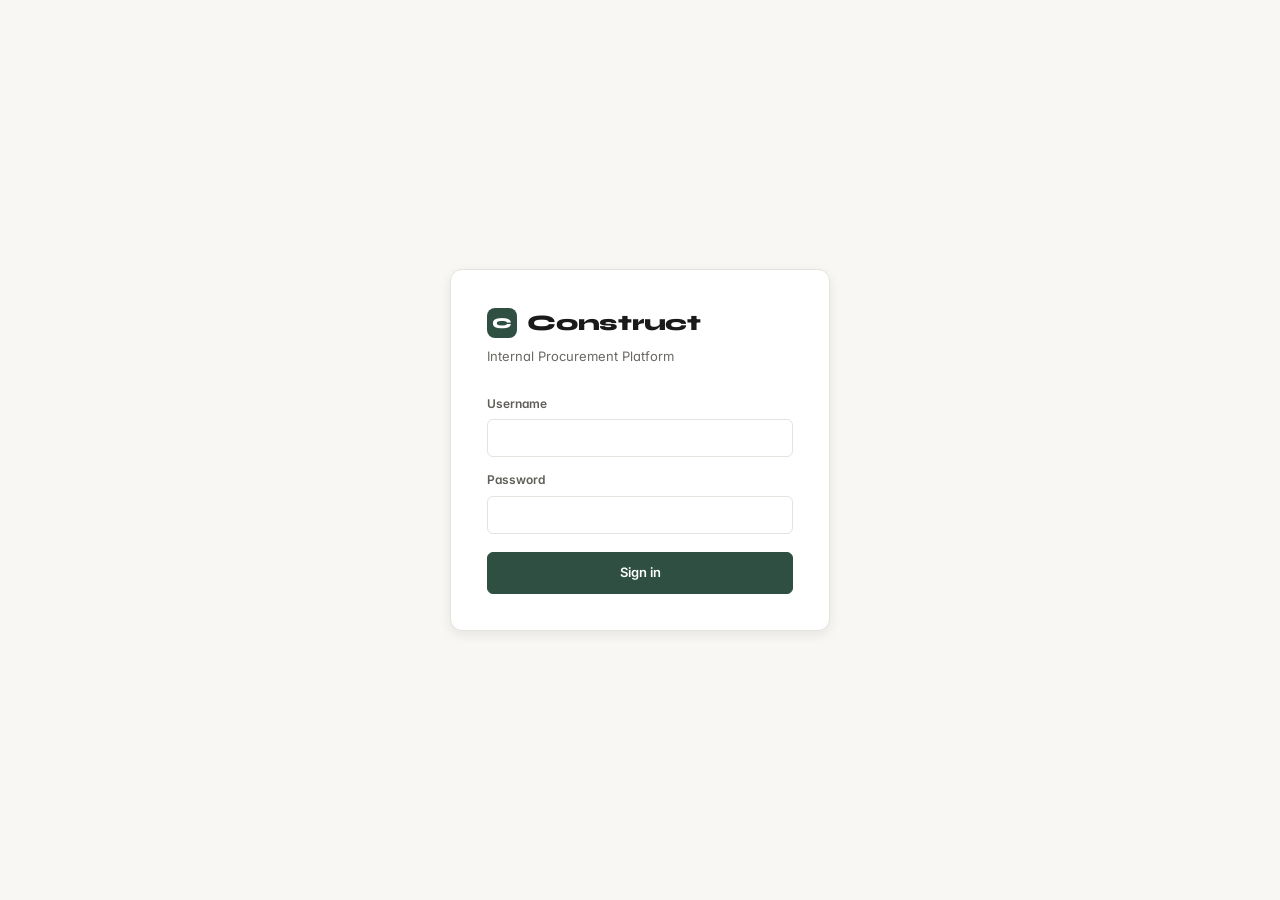
==== commit 2ae6a470: "Remove wide letter-spacing from small labels Co-Authored-By: Claude Opus 5.5 <noreply@anthropic.com>" ====
--- a/all-products.html
+++ b/all-products.html
@@ -14,19 +14,16 @@
     </head>
     <body>
         <div class="page-body">
-            <div class="sidebar">
-                <a href="suppliers.html" class="back-btn">← Back to suppliers</a>
-            </div>
-
             <div class="main-content">
+                <a href="suppliers.html" class="back-btn" style="margin-bottom:8px">← Suppliers</a>
                 <div class="page-header">
                     <h1 id="category-title">Products</h1>
                     <div class="search-box">
                         <input type="search" placeholder="Search products" aria-label="Search products">
                     </div>
                     <div class="view-toggle">
-                        <button id="grid-view-btn" class="view-toggle-btn active" onclick="setView('grid')">⊞ Grid</button>
-                        <button id="list-view-btn" class="view-toggle-btn " onclick="setView('list')">☰ List</button>
+                        <button id="grid-view-btn" class="view-toggle-btn active" onclick="setView('grid')"><svg class="ic" width="16" height="16" viewBox="0 0 24 24" fill="none" stroke="currentColor" stroke-width="2" stroke-linecap="round" stroke-linejoin="round" aria-hidden="true"><rect x="3" y="3" width="7" height="7"/><rect x="14" y="3" width="7" height="7"/><rect x="3" y="14" width="7" height="7"/><rect x="14" y="14" width="7" height="7"/></svg> Grid</button>
+                        <button id="list-view-btn" class="view-toggle-btn " onclick="setView('list')"><svg class="ic" width="16" height="16" viewBox="0 0 24 24" fill="none" stroke="currentColor" stroke-width="2" stroke-linecap="round" stroke-linejoin="round" aria-hidden="true"><path d="M8 6h13M8 12h13M8 18h13M3 6h.01M3 12h.01M3 18h.01"/></svg> List</button>
                     </div>
                 </div>
                 <div class="product-grid" id="product-grid"></div>
@@ -47,39 +44,38 @@
             <div class="modal" style="width:580px;max-width:95vw">
                 <div style="display:flex;justify-content:space-between;align-items:flex-start;margin-bottom:16px">
                     <h2 id="pd-name" style="font-size:18px;max-width:480px"></h2>
-                    <button onclick="document.getElementById('product-detail-modal').classList.remove('open')"
-                        style="background:none;border:none;font-size:20px;cursor:pointer;color:var(--text-muted);flex-shrink:0">✕</button>
+                    <button onclick="document.getElementById('product-detail-modal').classList.remove('open')" class="icon-btn" aria-label="Close"><svg class="ic" width="16" height="16" viewBox="0 0 24 24" fill="none" stroke="currentColor" stroke-width="2" stroke-linecap="round" stroke-linejoin="round" aria-hidden="true"><path d="M18 6L6 18M6 6l12 12"/></svg></button>
                 </div>
         
                 <div style="display:grid;grid-template-columns:1fr 1fr;gap:10px;margin-bottom:16px">
                     <div>
-                        <div style="font-size:10.5px;font-weight:600;color:var(--text-muted);text-transform:uppercase;letter-spacing:0.06em;margin-bottom:3px">Brand</div>
-                        <div id="pd-brand" style="font-size:13.5px;color:var(--text-primary)"></div>
+                        <div class="label-caps">Brand</div>
+                        <div id="pd-brand" style="font-size:14px;color:var(--text-primary)"></div>
                     </div>
                     <div>
-                        <div style="font-size:10.5px;font-weight:600;color:var(--text-muted);text-transform:uppercase;letter-spacing:0.06em;margin-bottom:3px">Code</div>
-                        <div id="pd-code" style="font-size:13.5px;color:var(--text-primary)"></div>
+                        <div class="label-caps">Code</div>
+                        <div id="pd-code" style="font-size:14px;color:var(--text-primary)"></div>
                     </div>
                     <div>
-                        <div style="font-size:10.5px;font-weight:600;color:var(--text-muted);text-transform:uppercase;letter-spacing:0.06em;margin-bottom:3px">Dimensions</div>
-                        <div id="pd-dimensions" style="font-size:13.5px;color:var(--text-primary)"></div>
+                        <div class="label-caps">Dimensions</div>
+                        <div id="pd-dimensions" style="font-size:14px;color:var(--text-primary)"></div>
                     </div>
                     <div>
-                        <div style="font-size:10.5px;font-weight:600;color:var(--text-muted);text-transform:uppercase;letter-spacing:0.06em;margin-bottom:3px">Unit</div>
-                        <div id="pd-unit" style="font-size:13.5px;color:var(--text-primary)"></div>
+                        <div class="label-caps">Unit</div>
+                        <div id="pd-unit" style="font-size:14px;color:var(--text-primary)"></div>
                     </div>
                     <div>
-                        <div style="font-size:10.5px;font-weight:600;color:var(--text-muted);text-transform:uppercase;letter-spacing:0.06em;margin-bottom:3px">Availability</div>
-                        <div id="pd-availability" style="font-size:13.5px;color:var(--text-primary)"></div>
+                        <div class="label-caps">Availability</div>
+                        <div id="pd-availability" style="font-size:14px;color:var(--text-primary)"></div>
                     </div>
                     <div>
-                        <div style="font-size:10.5px;font-weight:600;color:var(--text-muted);text-transform:uppercase;letter-spacing:0.06em;margin-bottom:3px">Price</div>
+                        <div class="label-caps">Price</div>
                         <div id="pd-price" style="font-size:18px;font-weight:700;color:var(--accent)"></div>
                     </div>
                 </div>
         
                 <div id="pd-description-section" style="display:none;margin-bottom:16px">
-                    <div style="font-size:10.5px;font-weight:600;color:var(--text-muted);text-transform:uppercase;letter-spacing:0.06em;margin-bottom:8px">Description / Specification</div>
+                    <div style="font-size:12px;font-weight:600;color:var(--text-muted);margin-bottom:8px">Description / Specification</div>
                     <div id="pd-description" style="font-size:13px;color:var(--text-secondary);line-height:1.7;background:var(--bg);border:1px solid var(--border);border-radius:8px;padding:14px;white-space:pre-wrap;max-height:200px;overflow-y:auto"></div>
                 </div>
         
@@ -107,7 +103,7 @@
 
                 if (products.length > 0) {
                     let header = document.createElement('div');
-                    header.style.cssText = 'grid-column:1/-1;font-size:15px;font-weight:600;color:#1a1f2e;margin:16px 0 8px';
+                    header.className = 'section-title'; header.style.gridColumn = '1/-1';
                     header.textContent = 'Products';
                     grid.appendChild(header);
 
@@ -120,7 +116,7 @@
                 }
 
                 if (products.length === 0) {
-                grid.innerHTML = '<p style="color:#64748b;padding:20px">No catalogs or products uploaded yet.</p>';
+                grid.innerHTML = '<div class="empty-state card" style="grid-column:1/-1"><strong>Nothing uploaded yet</strong>Add a product, or upload a PDF or Excel catalog from the + menu.</div>';
             }
             }
 
@@ -151,7 +147,7 @@
     let cart = await getCart(); // fetch once
     
     let cardRow = document.createElement('div');
-    cardRow.style.cssText = 'grid-column:1/-1;display:grid;grid-template-columns:repeat(4,1fr);gap:16px';
+    cardRow.className = 'product-grid'; cardRow.style.gridColumn = '1/-1';
     grid.appendChild(cardRow);
 
     products.forEach(function(product) {
@@ -164,7 +160,7 @@
             <div class="product-tile-image">
                 ${product.imageURL
                     ? `<img src="${product.imageURL}" alt="${product.name}">`
-                    : `<div class="product-tile-placeholder">📦</div>`}
+                    : `<div class="product-tile-placeholder"><svg class="ic" width="28" height="28" viewBox="0 0 24 24" fill="none" stroke="currentColor" stroke-width="2" stroke-linecap="round" stroke-linejoin="round" aria-hidden="true"><path d="M21 8l-9-5-9 5 9 5 9-5z"/><path d="M3 8v8l9 5 9-5V8"/><path d="M12 13v8"/></svg></div>`}
             </div>
             <div class="product-tile-body">
                 <div class="product-tile-name">${product.name}</div>
@@ -174,7 +170,7 @@
                 <div class="product-tile-row"><span>Unit</span><span>${product.unit || '—'}</span></div>
                 <div class="product-tile-row"><span>Availability</span><span>${product.availability || '—'}</span></div>
                 <div class="product-tile-footer">
-                    <div class="product-tile-price">₹${product.price}</div>
+                    <div class="product-tile-price">${formatINR(product.price)}</div>
                     ${!product.name || !product.unit || !product.price 
                         ? `<button disabled title="Missing name, unit, or price" 
                             style="width:28px;height:28px;border-radius:50%;background:var(--border);color:var(--text-muted);border:none;font-size:18px;cursor:not-allowed;display:flex;align-items:center;justify-content:center">+</button>`
@@ -184,6 +180,7 @@
             </div>
         `;
         card.style.cursor = 'pointer';
+        card.dataset.clickable = '';
         card.addEventListener('click', function(e) {
             if (e.target.closest('button')) return;
             openProductDetail(product);
@@ -217,29 +214,23 @@
             onclick="event.stopPropagation(); handleAddToCart(${productId})">+</button>`;
     }
     
-    let compareBtn = `<button onclick="event.stopPropagation(); addToCompare(${productId})"
+    let compareBtn = `<button class="hover-accent" onclick="event.stopPropagation(); addToCompare(${productId})"
         title="Compare"
-        style="width:28px;height:28px;border:1px solid var(--border);border-radius:6px;background:transparent;color:var(--text-muted);font-size:12px;cursor:pointer;display:flex;align-items:center;justify-content:center"
-        onmouseover="this.style.borderColor='var(--accent)';this.style.color='var(--accent)'"
-        onmouseout="this.style.borderColor='var(--border)';this.style.color='var(--text-muted)'">⇄</button>`;
+        style="width:28px;height:28px;border:1px solid var(--border);border-radius:6px;background:transparent;color:var(--text-muted);font-size:12px;cursor:pointer;display:flex;align-items:center;justify-content:center"><svg class="ic" width="16" height="16" viewBox="0 0 24 24" fill="none" stroke="currentColor" stroke-width="2" stroke-linecap="round" stroke-linejoin="round" aria-hidden="true"><path d="M7 16V4M3 8l4-4 4 4M17 8v12M21 16l-4 4-4-4"/></svg></button>`;
     
     if (qty > 0) {
         return `
             <div style="display:flex;align-items:center;gap:4px" onclick="event.stopPropagation()">
                 ${compareBtn}
                 <div style="display:inline-flex;align-items:center;border:1px solid var(--border);border-radius:6px;overflow:hidden">
-                    <button onclick="handleDecrease(${productId})"
-                        style="width:22px;height:22px;border:none;background:transparent;color:var(--text-secondary);font-size:15px;cursor:pointer;display:flex;align-items:center;justify-content:center"
-                        onmouseover="this.style.background='var(--bg)'"
-                        onmouseout="this.style.background='transparent'">−</button>
+                    <button class="hover-bg" onclick="handleDecrease(${productId})"
+                        style="width:22px;height:22px;border:none;background:transparent;color:var(--text-secondary);font-size:16px;cursor:pointer;display:flex;align-items:center;justify-content:center">−</button>
                     <input type="number" value="${qty}" min="1"
                         style="width:32px;height:22px;border:none;text-align:center;font-family:inherit;font-size:12px;font-weight:600;color:var(--text-primary);background:transparent;outline:none;-moz-appearance:textfield;appearance:textfield"
                         onchange="handleQtyInput(${productId}, this.value)"
                         onclick="event.stopPropagation()">
-                    <button onclick="handleIncrease(${productId})"
-                        style="width:22px;height:22px;border:none;background:transparent;color:var(--accent);font-size:15px;cursor:pointer;display:flex;align-items:center;justify-content:center"
-                        onmouseover="this.style.background='var(--bg)'"
-                        onmouseout="this.style.background='transparent'">+</button>
+                    <button class="hover-bg" onclick="handleIncrease(${productId})"
+                        style="width:22px;height:22px;border:none;background:transparent;color:var(--accent);font-size:16px;cursor:pointer;display:flex;align-items:center;justify-content:center">+</button>
                 </div>
             </div>
         `;
@@ -323,7 +314,7 @@
                 <th>Dimensions</th>
                 <th>Unit</th>
                 <th>Availability</th>
-                <th>Price</th>
+                <th class="num">Price</th>
                 <th></th>
                 <th></th>
             </tr>
@@ -344,7 +335,7 @@
             <td>
                 ${product.imageURL
                     ? `<img src="${product.imageURL}" alt="${product.name}" class="list-thumb">`
-                    : `<div class="list-thumb-placeholder">📦</div>`}
+                    : `<div class="list-thumb-placeholder"><svg class="ic" width="28" height="28" viewBox="0 0 24 24" fill="none" stroke="currentColor" stroke-width="2" stroke-linecap="round" stroke-linejoin="round" aria-hidden="true"><path d="M21 8l-9-5-9 5 9 5 9-5z"/><path d="M3 8v8l9 5 9-5V8"/><path d="M12 13v8"/></svg></div>`}
             </td>
             <td style="font-weight:500">${product.name}</td>
             <td>${product.brandName || '—'}</td>
@@ -352,10 +343,11 @@
             <td>${product.dimensions || '—'}</td>
             <td>${product.unit || '—'}</td>
             <td>${product.availability || '—'}</td>
-            <td style="color:var(--accent);font-weight:600">₹${product.price}</td>
-            <td><button class="dots-btn" onclick="event.stopPropagation(); editProduct(${product.id})">⋮</button></td>
+            <td class="num fw-600 text-accent">${formatINR(product.price)}</td>
+            <td><button aria-label="Edit product" title="Edit product" class="dots-btn" onclick="event.stopPropagation(); editProduct(${product.id})"><svg class="ic" width="18" height="18" viewBox="0 0 24 24" fill="none" stroke="currentColor" stroke-width="2" stroke-linecap="round" stroke-linejoin="round" aria-hidden="true"><circle cx="12" cy="5" r="1"/><circle cx="12" cy="12" r="1"/><circle cx="12" cy="19" r="1"/></svg></button></td>
             <td><div data-product-id="${product.id}">${buildCartControl(product.id, qty)}</div></td>
         `;
+        row.dataset.clickable = '';
         row.addEventListener('click', function(e) {
             if (e.target.closest('button')) return;
             openProductDetail(product);
@@ -427,7 +419,7 @@
     }
     
     tray.style.display = 'flex';
-    btn.style.display = window._compareList.length >= 2 ? 'block' : 'none';
+    btn.style.display = window._compareList.length >= 2 ? 'inline-flex' : 'none';
     
     items.innerHTML = '';
     window._compareList.forEach(function(product) {
@@ -435,7 +427,7 @@
         chip.style.cssText = 'display:flex;align-items:center;gap:6px;padding:4px 10px;background:var(--bg);border:1px solid var(--border);border-radius:6px;white-space:nowrap;flex-shrink:0';
         chip.innerHTML = `
             <span style="font-size:12px;color:var(--text-primary);font-weight:500">${product.name.substring(0, 30)}${product.name.length > 30 ? '...' : ''}</span>
-            <button onclick="removeFromCompare(${product.id})" style="background:none;border:none;color:var(--text-muted);cursor:pointer;font-size:14px;line-height:1;padding:0">✕</button>
+            <button onclick="removeFromCompare(${product.id})" style="background:none;border:none;color:var(--text-muted);cursor:pointer;font-size:14px;line-height:1;padding:0" aria-label="Remove"><svg class="ic" width="16" height="16" viewBox="0 0 24 24" fill="none" stroke="currentColor" stroke-width="2" stroke-linecap="round" stroke-linejoin="round" aria-hidden="true"><path d="M18 6L6 18M6 6l12 12"/></svg></button>
         `;
         items.appendChild(chip);
     });
@@ -467,7 +459,7 @@
     
     // Header row — product names
     let headerLabel = document.createElement('div');
-    headerLabel.style.cssText = 'font-size:11px;font-weight:600;color:var(--text-muted);text-transform:uppercase;letter-spacing:0.06em;display:flex;align-items:flex-end;padding-bottom:8px;border-bottom:2px solid var(--border)';
+    headerLabel.style.cssText = 'font-size:12px;font-weight:600;color:var(--text-muted);display:flex;align-items:flex-end;padding-bottom:8px;border-bottom:2px solid var(--border)';
     headerLabel.textContent = '';
     grid.appendChild(headerLabel);
     
@@ -476,7 +468,7 @@
         header.style.cssText = 'padding-bottom:8px;border-bottom:2px solid var(--accent);text-align:center';
         header.innerHTML = `
             <div style="font-size:13px;font-weight:700;color:var(--text-primary)">${product.name.substring(0, 40)}</div>
-            <div style="font-size:11px;color:var(--text-muted);margin-top:2px">${product.brandName || '—'}</div>
+            <div style="font-size:12px;color:var(--text-muted);margin-top:2px">${product.brandName || '—'}</div>
         `;
         grid.appendChild(header);
     });
@@ -495,7 +487,7 @@
             if (field.type === 'image') {
                 cell.innerHTML = product.imageURL 
                     ? `<img src="${product.imageURL}" style="width:80px;height:80px;object-fit:contain;border-radius:6px">`
-                    : `<div style="width:80px;height:80px;background:var(--bg);border-radius:6px;margin:auto;display:flex;align-items:center;justify-content:center;font-size:24px">📦</div>`;
+                    : `<div style="width:80px;height:80px;background:var(--bg);border-radius:6px;margin:auto;display:flex;align-items:center;justify-content:center;font-size:24px"><svg class="ic" width="28" height="28" viewBox="0 0 24 24" fill="none" stroke="currentColor" stroke-width="2" stroke-linecap="round" stroke-linejoin="round" aria-hidden="true"><path d="M21 8l-9-5-9 5 9 5 9-5z"/><path d="M3 8v8l9 5 9-5V8"/><path d="M12 13v8"/></svg></div>`;
             } else if (field.type === 'price') {
                 cell.innerHTML = `<span style="font-size:16px;font-weight:700;color:var(--accent)">₹${(product[field.key] || 0).toLocaleString('en-IN')}</span>`;
             } else {
@@ -555,11 +547,11 @@
         </script>
 
         <!-- Compare Tray -->
-<div id="compare-tray" style="display:none;position:fixed;bottom:0;left:0;right:0;background:var(--surface);border-top:1px solid var(--border);padding:12px 24px;z-index:500;display:flex;align-items:center;gap:12px;box-shadow:0 -4px 20px rgba(0,0,0,0.08)">
-    <span style="font-size:12px;font-weight:600;color:var(--text-muted);text-transform:uppercase;letter-spacing:0.06em;white-space:nowrap">Comparing</span>
+<div id="compare-tray" class="compare-tray" style="display:none" role="region" aria-label="Product comparison">
+    <span class="label-caps" style="margin:0;white-space:nowrap">Comparing</span>
     <div id="compare-tray-items" style="display:flex;gap:8px;flex:1;overflow-x:auto"></div>
-    <button onclick="clearCompare()" style="padding:6px 12px;border:1px solid var(--border);border-radius:6px;background:transparent;color:var(--text-muted);font-size:12px;cursor:pointer;font-family:inherit;white-space:nowrap">Clear</button>
-    <button id="compare-btn" onclick="openCompareView()" style="padding:6px 16px;border:none;border-radius:6px;background:var(--accent);color:white;font-size:12px;font-weight:600;cursor:pointer;font-family:inherit;white-space:nowrap;display:none">Compare →</button>
+    <button onclick="clearCompare()" class="btn btn-secondary btn-sm">Clear</button>
+    <button id="compare-btn" onclick="openCompareView()" class="btn btn-primary btn-sm" style="display:none">Compare</button>
 </div>
 
 <!-- Compare View Modal -->
@@ -567,8 +559,7 @@
     <div class="modal" style="width:90vw;max-width:1100px;max-height:85vh;overflow-y:auto">
         <div style="display:flex;align-items:center;justify-content:space-between;margin-bottom:20px">
             <h2 style="margin:0">Compare Products</h2>
-            <button onclick="document.getElementById('compare-modal').classList.remove('open')"
-                style="background:none;border:none;font-size:20px;cursor:pointer;color:var(--text-muted)">✕</button>
+            <button onclick="document.getElementById('compare-modal').classList.remove('open')" class="icon-btn" aria-label="Close"><svg class="ic" width="16" height="16" viewBox="0 0 24 24" fill="none" stroke="currentColor" stroke-width="2" stroke-linecap="round" stroke-linejoin="round" aria-hidden="true"><path d="M18 6L6 18M6 6l12 12"/></svg></button>
         </div>
         <div id="compare-grid" style="display:grid;gap:16px;overflow-x:auto"></div>
     </div>
--- a/styles.css
+++ b/styles.css
@@ -440,6 +440,7 @@
     .hover-danger:hover { color: var(--destructive) !important; border-color: var(--destructive) !important; }
     .hover-raise:hover { border-color: var(--border-strong) !important; box-shadow: var(--shadow-md); }
     .hover-bg:hover { background: var(--surface-raised) !important; }
+    .hover-text:hover { color: var(--text-primary) !important; }
     .link-btn:hover { color: var(--accent-hover); text-decoration: underline; }
 }
 
@@ -525,6 +526,100 @@
 
 /* Money and quantities read right-aligned */
 .num, td.num, th.num { text-align: right; font-variant-numeric: tabular-nums; }
+
+/* Compact inputs inside table cells */
+.cell-input {
+    padding: 5px 8px !important;
+    min-height: 30px;
+    border: 1px solid var(--border);
+    border-radius: var(--radius-sm);
+    background: var(--surface);
+    font-size: var(--fs-13);
+    font-variant-numeric: tabular-nums;
+}
+.num .cell-input, input[type=number].cell-input { text-align: right; }
+.cell-input.is-staged { border-color: var(--info); background: var(--info-soft); }
+
+/* Inline-editable text that looks like plain text until focused */
+.ghost-input {
+    display: block;
+    width: 160px;
+    margin-top: 4px;
+    padding: 3px 6px !important;
+    min-height: 0;
+    border: 1px solid transparent !important;
+    border-radius: var(--radius-sm);
+    background: transparent;
+    font-size: var(--fs-12);
+    color: var(--text-secondary);
+    transition: border-color var(--dur-fast) ease, background-color var(--dur-fast) ease;
+}
+.ghost-input:hover { border-color: var(--border) !important; }
+.ghost-input:focus { border-color: var(--accent) !important; background: var(--surface); color: var(--text-primary); }
+td > .ghost-input:only-child { font-size: var(--fs-13); }
+
+.list-table tr.row-pending td { background: var(--warning-soft); }
+.list-table tr.row-staged td { background: var(--info-soft); }
+
+.section-title { font-size: var(--fs-14); font-weight: 600; color: var(--text-secondary); margin: 24px 0 10px; }
+.section-title:first-child { margin-top: 0; }
+
+/* ===== Forms in modals ===== */
+.form-grid { display: grid; grid-template-columns: 1fr 1fr; gap: 12px; }
+.form-grid-2 { display: grid; grid-template-columns: 1fr 1fr; gap: 12px; }
+.input-affix { position: relative; display: block; }
+.affix-left, .affix-right {
+    position: absolute; top: 50%; transform: translateY(-50%);
+    color: var(--text-muted); font-size: var(--fs-13); pointer-events: none;
+}
+.affix-left { left: 12px; }
+.affix-right { right: 12px; }
+@media (max-width: 767px) { .form-grid { grid-template-columns: 1fr; } }
+
+/* ===== Projects list ===== */
+.filter-bar { display: flex; gap: 8px; flex-wrap: wrap; margin-bottom: 16px; }
+.project-card {
+    display: flex; align-items: center; justify-content: space-between; gap: 20px;
+    padding: 18px 20px; margin-bottom: 10px;
+    transition: border-color var(--dur-fast) ease, box-shadow var(--dur-base) var(--ease-out);
+}
+.project-main { flex: 1; min-width: 0; cursor: pointer; border-radius: var(--radius-md); }
+.project-title-row { display: flex; align-items: baseline; gap: 10px; flex-wrap: wrap; margin-bottom: 8px; }
+.project-name { font-family: var(--font-display); font-size: var(--fs-16); font-weight: 700; }
+.project-facts { display: flex; gap: 24px; flex-wrap: wrap; margin-bottom: 12px; }
+.project-facts dt { font-size: var(--fs-12); color: var(--text-muted); font-weight: 500; }
+.project-facts dd { font-size: var(--fs-14); font-weight: 600; font-variant-numeric: tabular-nums; }
+.project-progress { display: flex; align-items: center; gap: 10px; }
+.progress-track { flex: 1; max-width: 320px; height: 4px; background: var(--surface-sunken); border-radius: 99px; overflow: hidden; }
+.progress-track > div { height: 100%; background: var(--accent); border-radius: 99px; }
+.project-actions { display: flex; gap: 8px; align-items: center; flex-shrink: 0; }
+@media (hover: hover) and (pointer: fine) {
+    .project-card:hover { border-color: var(--border-strong); box-shadow: var(--shadow-md); }
+}
+@media (max-width: 767px) {
+    .project-card { flex-direction: column; align-items: stretch; gap: 14px; padding: 16px; }
+    .project-actions { justify-content: flex-start; flex-wrap: wrap; }
+    .project-actions .dots-btn { margin-left: auto; }
+    .filter-bar select { flex: 1 1 140px; }
+}
+
+.approval-head {
+    display: flex; align-items: center; justify-content: space-between; gap: 12px; flex-wrap: wrap;
+    padding: 14px 16px; background: var(--bg); border-bottom: 1px solid var(--border);
+}
+
+/* ===== Sign in ===== */
+.login-body { display: flex; align-items: center; justify-content: center; min-height: 100vh; min-height: 100dvh; padding: 16px; }
+.login-card {
+    width: 100%; max-width: 380px; padding: 36px;
+    background: var(--surface); border: 1px solid var(--border);
+    border-radius: var(--radius-xl); box-shadow: var(--shadow-md);
+}
+.login-brand { display: flex; align-items: center; gap: 10px; }
+.login-brand .sb-logo-text { font-size: 22px; }
+.login-sub { font-size: var(--fs-13); color: var(--text-muted); margin: 6px 0 28px; }
+.login-error { font-size: var(--fs-13); color: var(--destructive); }
+@media (max-width: 767px) { .login-card { padding: 28px 20px; } }
 
 /* ===== Badges ===== */
 .badge {
@@ -645,6 +740,16 @@
 .modal-close {
     margin-left: auto;
 }
+.modal-buttons .add-btn, .modal-buttons [id$="-confirm"], .modal-buttons [id$="-save"], .modal-buttons [id$="-apply-btn"] {
+    background: var(--accent); border-color: var(--accent); color: #fff; font-weight: 600;
+}
+@media (hover: hover) and (pointer: fine) {
+    .modal-buttons .add-btn:hover, .modal-buttons [id$="-confirm"]:hover, .modal-buttons [id$="-save"]:hover, .modal-buttons [id$="-apply-btn"]:hover {
+        background: var(--accent-hover); border-color: var(--accent-hover);
+    }
+}
+.project-head { margin-bottom: 20px; padding-bottom: 16px; border-bottom: 1px solid var(--border); }
+.project-head h1 { margin-bottom: 2px; }
 
 /* ===== Confirm / prompt dialog (ui.js) ===== */
 .ui-dialog .modal { width: 420px; gap: 8px; }
@@ -667,6 +772,14 @@
     padding: 4px;
     z-index: 50;
     transform-origin: top right;
+}
+.menu.open, #add-menu-dropdown.open {
+    opacity: 1;
+    transform: scale(1);
+    transition: opacity var(--dur-fast) var(--ease-out), transform var(--dur-fast) var(--ease-out);
+}
+@starting-style {
+    .menu.open, #add-menu-dropdown.open { opacity: 0; transform: scale(0.97); }
 }
 .menu-item, .dropdown-item {
     display: flex; align-items: center; gap: 8px;
@@ -829,6 +942,16 @@
     font-weight: 600;
     box-shadow: var(--shadow-sm);
 }
+
+/* ===== Compare tray (products) ===== */
+.compare-tray {
+    position: fixed; bottom: 0; left: 0; right: 0; z-index: 500;
+    display: flex; align-items: center; gap: 12px;
+    padding: 12px 24px calc(12px + env(safe-area-inset-bottom));
+    background: var(--surface); border-top: 1px solid var(--border);
+    box-shadow: 0 -4px 20px rgba(26, 26, 26, 0.08);
+}
+.compare-tray > div { display: flex; gap: 8px; flex: 1; overflow-x: auto; min-width: 0; }
 
 /* ===== Thumbnails ===== */
 .list-thumb { width: 40px; height: 40px; border-radius: var(--radius-sm); object-fit: cover; }
@@ -888,6 +1011,70 @@
 .boq-table th, .boq-table td { white-space: nowrap; }
 #summary-tfoot tr td, #category-tfoot tr td { padding: 12px 16px; font-size: var(--fs-13); color: var(--text-secondary); }
 
+/* BOQ header + import mapping */
+.boq-actions { margin-left: auto; flex-wrap: wrap; }
+.btn.is-confirmed { background: var(--success-soft); color: var(--success); border-color: var(--success-soft); }
+.map-grid { display: grid; grid-template-columns: 140px 1fr; gap: 8px 12px; align-items: center; margin-bottom: 12px; font-size: var(--fs-13); }
+.map-grid select { width: 100%; }
+@media (max-width: 767px) { .map-grid { grid-template-columns: 1fr; gap: 4px; } .map-grid select { margin-bottom: 8px; } .boq-actions { margin-left: 0; } }
+
+/* ===== Project: floor plan + room detail ===== */
+.totals-bar { display: flex; flex-wrap: wrap; gap: 12px 24px; padding: 4px 0 14px; margin-bottom: 14px; border-bottom: 1px solid var(--border); }
+.total-field { display: flex; align-items: center; gap: 8px; }
+.floor-toolbar { display: flex; align-items: center; justify-content: space-between; gap: 12px; flex-wrap: wrap; margin-bottom: 16px; }
+.layout-split { display: flex; gap: 16px; height: calc(100vh - 260px); min-height: 420px; }
+.layout-drawing { flex: 1; min-width: 0; border: 1px solid var(--border); border-radius: var(--radius-lg); position: relative; overflow: hidden; background: var(--surface); }
+.layout-rooms { width: 300px; flex-shrink: 0; overflow-y: auto; display: flex; flex-direction: column; gap: 8px; }
+
+.room-header {
+    display: flex; align-items: center; gap: 16px;
+    min-height: 60px; padding: 8px 20px;
+    background: var(--surface); border-bottom: 1px solid var(--border);
+}
+.room-title { display: flex; align-items: center; gap: 8px; min-width: 0; }
+.room-name { font-family: var(--font-display); font-size: var(--fs-16); font-weight: 700; white-space: nowrap; overflow: hidden; text-overflow: ellipsis; }
+.room-divider { width: 1px; height: 28px; background: var(--border); flex-shrink: 0; }
+.room-dims { display: flex; align-items: center; gap: 16px; flex: 1; }
+.dim-field { display: flex; align-items: center; gap: 6px; }
+.dim-label { font-size: var(--fs-12); font-weight: 600; color: var(--text-secondary); }
+.dim-unit { font-size: var(--fs-12); color: var(--text-muted); }
+.dim-input {
+    width: 84px; padding: 6px 8px !important; text-align: center;
+    font-size: var(--fs-13); font-weight: 600; background: var(--surface);
+}
+.room-stats { display: flex; align-items: center; gap: 20px; }
+.room-stat { display: flex; flex-direction: column; gap: 1px; }
+.room-stat-label { font-size: var(--fs-12); color: var(--text-muted); font-weight: 500; }
+.room-stat-value { font-size: var(--fs-14); font-weight: 700; color: var(--text-primary); font-variant-numeric: tabular-nums; }
+.room-grid {
+    display: grid; grid-template-columns: minmax(0, 1fr) 300px 260px; gap: 10px;
+    padding: 12px; height: calc(100vh - 68px); background: var(--bg);
+}
+.room-grid > * { min-height: 0; }
+
+@media (max-width: 1100px) {
+    .room-header { flex-wrap: wrap; }
+    .room-grid { grid-template-columns: minmax(0, 1fr) 280px; height: auto; }
+    .room-grid > :first-child { grid-row: span 2; min-height: 480px; }
+}
+
+@media (max-width: 767px) {
+    .layout-split { flex-direction: column; height: auto; min-height: 0; }
+    .layout-drawing { height: 60vh; min-height: 320px; flex: none; }
+    .layout-rooms { width: 100%; overflow: visible; }
+
+    .room-header { padding: 10px 12px; gap: 10px 12px; }
+    .room-title { flex-basis: 100%; }
+    .room-divider { display: none; }
+    .room-dims { flex-basis: 100%; gap: 8px; justify-content: space-between; }
+    .dim-field { flex: 1; min-width: 0; }
+    .dim-input { width: 100%; min-height: 44px; font-size: 16px; }
+    .room-stats { flex: 1; gap: 16px; }
+    .room-delete { margin-left: auto; }
+    .room-grid { grid-template-columns: 1fr; height: auto; padding: 10px; }
+    .room-grid > :first-child { grid-row: auto; min-height: 300px; }
+}
+
 /* ===== Small text helpers (replace repeated inline styles) ===== */
 .text-muted { color: var(--text-muted); }
 .text-secondary { color: var(--text-secondary); }
@@ -915,6 +1102,10 @@
     position: absolute; width: 1px; height: 1px; padding: 0; margin: -1px;
     overflow: hidden; clip: rect(0, 0, 0, 0); white-space: nowrap; border: 0;
 }
+
+/* Disclosure chevron */
+.chev { display: inline-flex; transition: transform var(--dur-base) var(--ease-out); }
+.chev.open { transform: rotate(180deg); }
 
 /* Inline SVG icons from ui.js */
 .ic { width: 16px; height: 16px; flex-shrink: 0; display: inline-block; vertical-align: -3px; }
@@ -1058,15 +1249,17 @@
         top: 0; left: 0; bottom: 0;
         width: min(280px, 82vw);
         transform: translateX(-100%);
-        transition: transform var(--dur-slow) var(--ease-drawer);
-        box-shadow: var(--shadow-lg);
+        transition: transform var(--dur-slow) var(--ease-drawer), box-shadow var(--dur-slow) ease;
+        box-shadow: none;
         padding-top: env(safe-area-inset-top);
+        visibility: hidden;
     }
     .sb-sidebar.collapsed .sb-logo-text,
     .sb-sidebar.collapsed .sb-nav-label,
     .sb-sidebar.collapsed .sb-cart-badge { display: revert; }
     .sb-sidebar.collapsed .sb-nav-link { justify-content: flex-start; padding: 8px 10px; }
-    .sb-sidebar.drawer-open { transform: translateX(0); }
+    .sb-sidebar.drawer-open { transform: translateX(0); box-shadow: var(--shadow-lg); visibility: visible; }
+    .sb-sidebar:not(.drawer-open) { transition: transform var(--dur-slow) var(--ease-drawer), visibility 0s linear var(--dur-slow); }
     .sb-collapse-btn { display: none; }
     .sb-nav-link { min-height: 44px; }
 
@@ -1092,14 +1285,21 @@
         border-bottom: 1px solid var(--border);
         padding: 10px 16px;
         flex-direction: row;
-        flex-wrap: wrap;
+        flex-wrap: nowrap;
         align-items: center;
-        gap: 8px;
+        gap: 6px;
         overflow-x: auto;
+        scrollbar-width: none;
     }
+    .sidebar::-webkit-scrollbar { display: none; }
+    .sidebar:has(#filter-tabs), .sidebar:has(#category-nav) { flex-wrap: wrap; }
+    .sidebar .boq-nav-btn { white-space: nowrap; min-height: 40px; }
+    .sidebar [style*="margin-top:auto"] { margin-top: 0 !important; padding-top: 0 !important; border-top: none !important; }
+    .totals-bar .total-field { flex: 1 1 140px; }
+    .totals-bar .dim-input { width: 100%; }
     .sidebar > * { flex-shrink: 0; }
     .sidebar .boq-nav-btn { width: auto; }
-    .sidebar .add-btn, .sidebar .catalog-btn { width: auto !important; margin-top: 0 !important; }
+    .sidebar .add-btn, .sidebar .catalog-btn, .sidebar .btn-block { width: auto !important; margin-top: 0 !important; }
     .sidebar #filter-tabs { width: 100%; grid-template-columns: repeat(auto-fill, minmax(96px, 1fr)) !important; margin-top: 4px !important; }
 
     .main-content { padding: 16px 16px 40px; }
